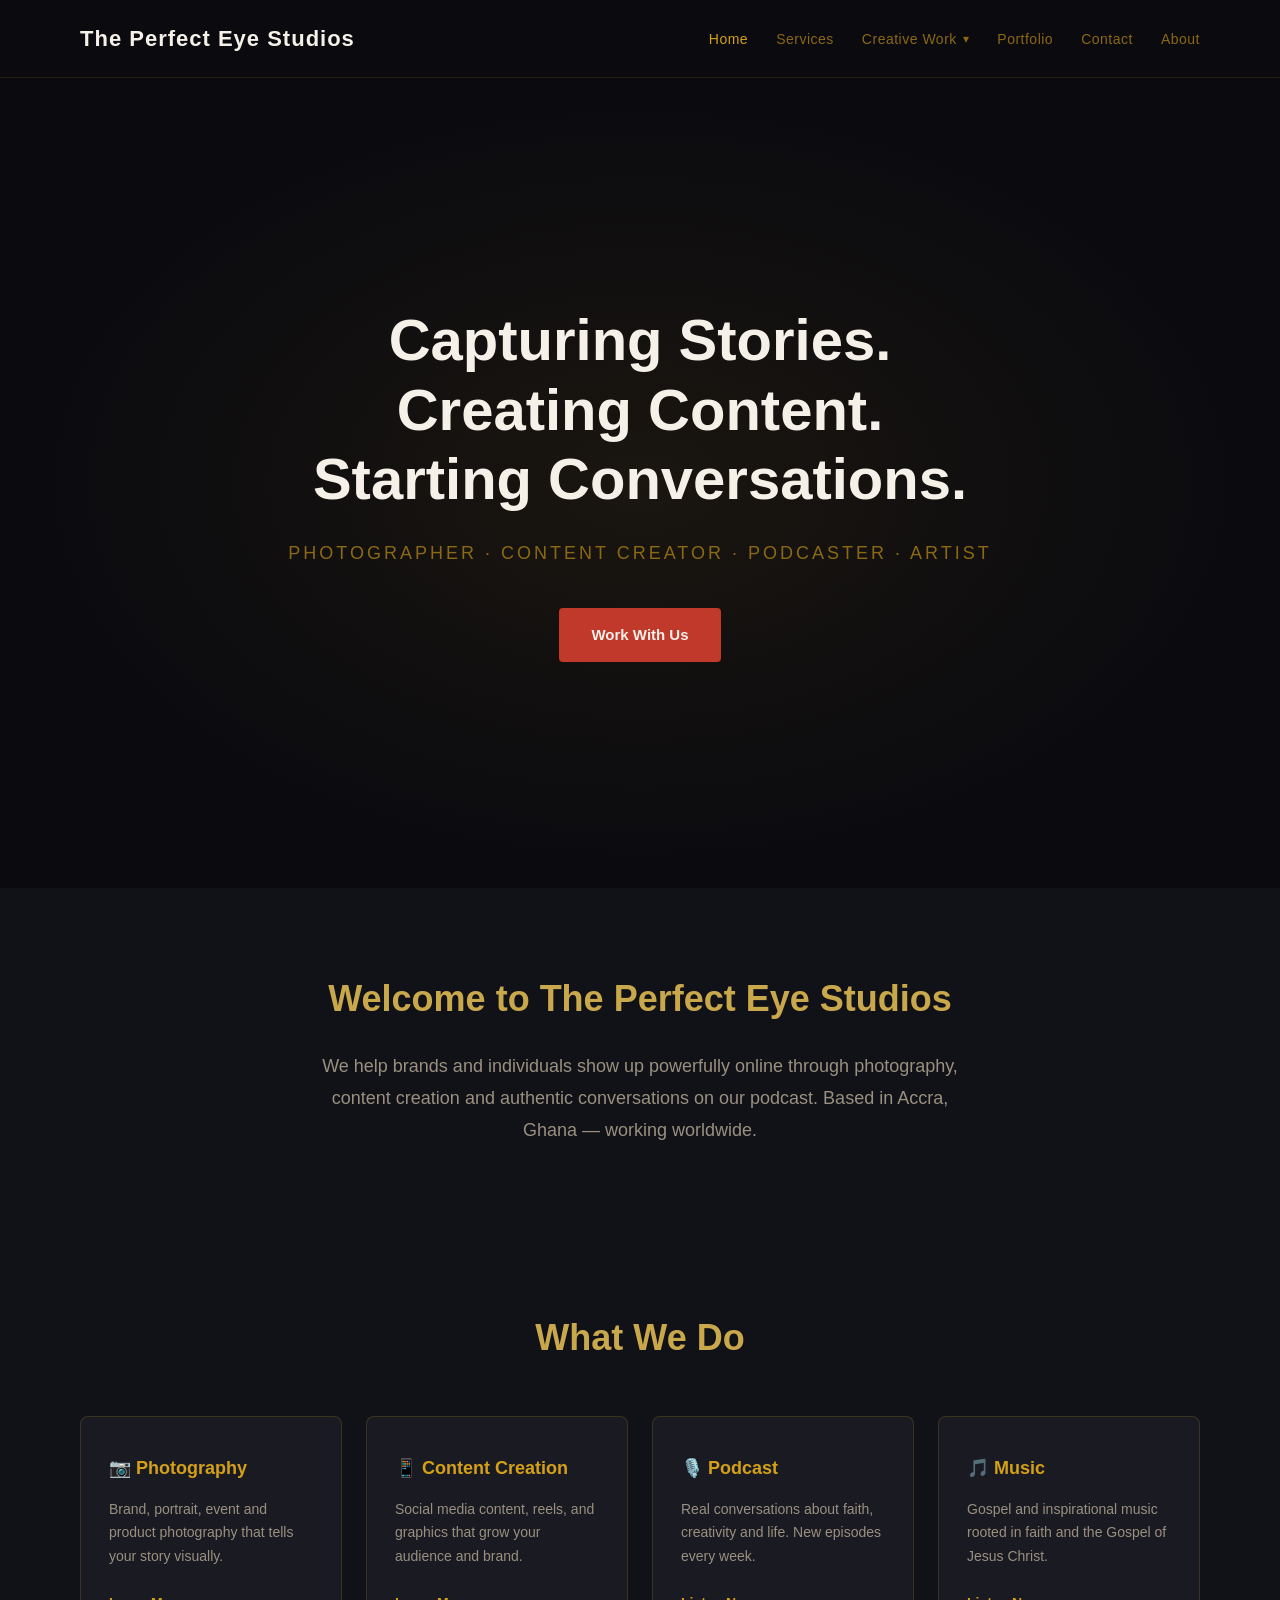
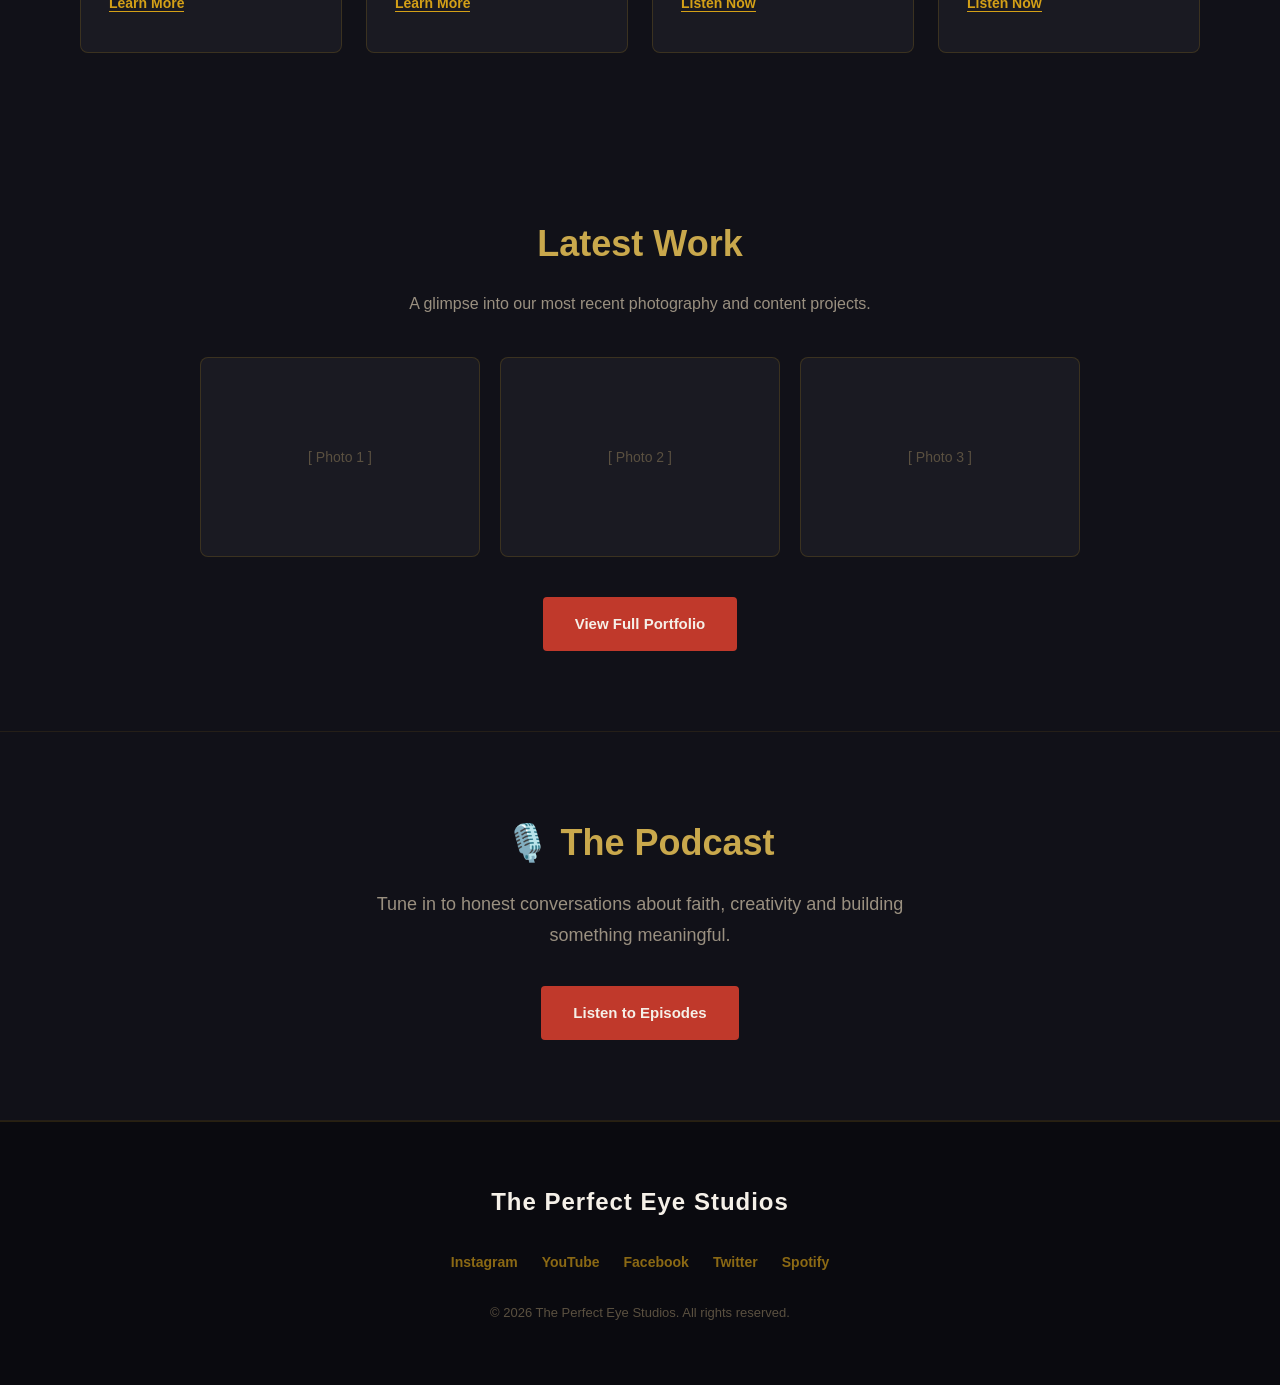
==== index.html @ c2afa6e7 "Update SEO URLs" ====
<!DOCTYPE html>
<html lang="en">

  <head>
    <meta charset="UTF-8">
    <meta name="viewport" content="width=device-width, initial-scale=1.0">
    <link rel="icon" type="image/x-icon" href="favicon.ico">

    <!-- PRIMARY SEO -->
    <title>The Perfect Eye Studios | Photographer · Content Creator · Podcaster — Accra, Ghana</title>
    <meta name="description" content="The Perfect Eye Studios is a professional photography, content creation and podcast studio based in Accra, Ghana. Helping brands and individuals show up powerfully online through stunning visuals and authentic storytelling.">
    <meta name="keywords" content="photographer Accra, content creator Ghana, podcaster Ghana, brand photography, social media content, The Perfect Eye Studios, Fiamusiq">
    <meta name="author" content="The Perfect Eye Studios">
    <meta name="robots" content="index, follow">
    <link rel="canonical" href="https://theperfecteyestudios-blip.github.io/my-website//index.html">

    <!-- OPEN GRAPH -->
    <meta property="og:type" content="website">
    <meta property="og:title" content="The Perfect Eye Studios | Photographer · Content Creator · Podcaster">
    <meta property="og:description" content="Professional photography, content creation and podcast services based in Accra, Ghana.">
    <meta property="og:image" content="https://theperfecteyestudios-blip.github.io/my-website//images/og-image.jpg">
    <meta property="og:url" content="https://theperfecteyestudios-blip.github.io/my-website/">
    <meta property="og:site_name" content="The Perfect Eye Studios">

    <!-- TWITTER CARD -->
    <meta name="twitter:card" content="summary_large_image">
    <meta name="twitter:title" content="The Perfect Eye Studios | Photographer · Content Creator · Podcaster">
    <meta name="twitter:description" content="Professional photography, content creation and podcast services based in Accra, Ghana.">
    <meta name="twitter:image" content="https://theperfecteyestudios-blip.github.io/my-website//images/og-image.jpg">

    <link rel="stylesheet" href="css/style.css">
  </head>

  <body>

    <!-- NAVBAR -->
    <nav class="navbar">
      <div class="nav-logo">
        <a href="index.html">The Perfect Eye Studios</a>
      </div>
      <ul class="nav-links">
        <li><a href="index.html">Home</a></li>
        <li><a href="services.html">Services</a></li>

        <!-- DROPDOWN -->
        <li class="dropdown">
          <button class="dropdown-toggle">Creative Work</button>
          <ul class="dropdown-menu">
            <li><a href="photography.html">Photography</a></li>
            <li><a href="content.html">Content</a></li>
            <li><a href="podcast.html">Podcast</a></li>
            <li><a href="music.html">Music</a></li>
          </ul>
        </li>

        <li><a href="portfolio.html">Portfolio</a></li>
        <li><a href="contact.html">Contact</a></li>
        <li><a href="about.html">About</a></li>
      </ul>
    </nav>

    <!-- HERO SECTION -->
    <section class="hero">
      <h1>Capturing Stories.<br>Creating Content.<br>Starting Conversations.</h1>
      <p class="hero-sub">Photographer · Content Creator · Podcaster · Artist</p>
      <a href="contact.html" class="btn">Work With Us</a>
    </section>

    <!-- QUICK INTRO -->
    <section class="intro">
      <h2>Welcome to The Perfect Eye Studios</h2>
      <p>We help brands and individuals show up powerfully online through photography, content creation and authentic conversations on our podcast. Based in Accra, Ghana — working worldwide.</p>
    </section>

    <!-- SERVICES HIGHLIGHT -->
    <section class="services-highlight">
      <h2>What We Do</h2>
      <div class="cards">

        <div class="card">
          <h3>📷 Photography</h3>
          <p>Brand, portrait, event and product photography that tells your story visually.</p>
          <a href="photography.html">Learn More</a>
        </div>

        <div class="card">
          <h3>📱 Content Creation</h3>
          <p>Social media content, reels, and graphics that grow your audience and brand.</p>
          <a href="content.html">Learn More</a>
        </div>

        <div class="card">
          <h3>🎙️ Podcast</h3>
          <p>Real conversations about faith, creativity and life. New episodes every week.</p>
          <a href="podcast.html">Listen Now</a>
        </div>

        <div class="card">
          <h3>🎵 Music</h3>
          <p>Gospel and inspirational music rooted in faith and the Gospel of Jesus Christ.</p>
          <a href="music.html">Listen Now</a>
        </div>

      </div>
    </section>

    <!-- PORTFOLIO TEASER -->
    <section class="portfolio-teaser">
      <h2>Latest Work</h2>
      <p>A glimpse into our most recent photography and content projects.</p>
      <div class="photo-grid">
        <div class="photo-placeholder">[ Photo 1 ]</div>
        <div class="photo-placeholder">[ Photo 2 ]</div>
        <div class="photo-placeholder">[ Photo 3 ]</div>
      </div>
      <a href="portfolio.html" class="btn">View Full Portfolio</a>
    </section>

    <!-- PODCAST TEASER -->
    <section class="podcast-teaser">
      <h2>🎙️ The Podcast</h2>
      <p>Tune in to honest conversations about faith, creativity and building something meaningful.</p>
      <a href="podcast.html" class="btn">Listen to Episodes</a>
    </section>

    <!-- FOOTER -->
    <footer class="footer">
      <p class="footer-logo">The Perfect Eye Studios</p>
      <div class="social-links">
        <a href="#">Instagram</a>
        <a href="#">YouTube</a>
        <a href="#">Facebook</a>
        <a href="#">Twitter</a>
        <a href="#">Spotify</a>
      </div>
      <p>© 2026 The Perfect Eye Studios. All rights reserved.</p>
    </footer>

    <script src="js/script.js"></script>

  </body>

</html>
---- css/style.css ----
/* ================================
   GLOBAL RESET & BASE STYLES
================================ */

* {
  margin: 0;
  padding: 0;
  box-sizing: border-box;
}

html {
  scroll-behavior: smooth;
}

body {
  background-color: #111118;
  color: #f5f0e8;
  font-family: 'Segoe UI', Tahoma, Geneva, Verdana, sans-serif;
  line-height: 1.7;
}

a {
  text-decoration: none;
  color: inherit;
}

ul {
  list-style: none;
}

img {
  width: 100%;
  display: block;
}


/* ================================
   BUTTONS
================================ */

.btn {
  display: inline-block;
  background-color: #c0392b;
  color: #f5f0e8;
  padding: 14px 32px;
  border-radius: 4px;
  font-weight: 700;
  font-size: 15px;
  border: none;
  cursor: pointer;
  transition: background-color 0.3s ease, transform 0.2s ease;
}

.btn:hover {
  background-color: #a93226;
  transform: translateY(-2px);
}

.btn-small {
  display: inline-block;
  color: #d4a017;
  font-weight: 600;
  font-size: 14px;
  border-bottom: 1px solid #d4a017;
  padding-bottom: 2px;
  transition: color 0.3s ease;
}

.btn-small:hover {
  color: #8b6914;
}


/* ================================
   NAVBAR
================================ */

.navbar {
  display: flex;
  justify-content: space-between;
  align-items: center;
  padding: 20px 80px;
  background-color: #0a0a0f;
  border-bottom: 1px solid rgba(212, 160, 23, 0.15);
  position: sticky;
  top: 0;
  z-index: 100;
}

.nav-logo a {
  font-size: 22px;
  font-weight: 800;
  color: #f5f0e8;
  letter-spacing: 1px;
}

.nav-links {
  display: flex;
  align-items: center;
  gap: 28px;
}

.nav-links > li > a {
  font-size: 14px;
  color: #8b6914;
  font-weight: 500;
  letter-spacing: 0.5px;
  transition: color 0.3s ease;
}

.nav-links > li > a:hover {
  color: #d4a017;
}


/* ================================
   DROPDOWN MENU
================================ */

.dropdown {
  position: relative;
}

.dropdown-toggle {
  font-size: 14px;
  color: #8b6914;
  font-weight: 500;
  letter-spacing: 0.5px;
  cursor: pointer;
  transition: color 0.3s ease;
  display: flex;
  align-items: center;
  gap: 6px;
  background: none;
  border: none;
  padding: 0;
  font-family: inherit;
}

.dropdown-toggle::after {
  content: '▾';
  font-size: 12px;
  transition: transform 0.3s ease;
}

.dropdown:hover .dropdown-toggle,
.dropdown.open .dropdown-toggle {
  color: #d4a017;
}

.dropdown.open .dropdown-toggle::after {
  transform: rotate(180deg);
}

.dropdown-menu {
  display: none;
  position: absolute;
  top: calc(100% + 16px);
  left: 0;
  background-color: #0a0a0f;
  border: 1px solid rgba(212, 160, 23, 0.18);
  border-radius: 6px;
  min-width: 200px;
  padding: 8px 0;
  z-index: 200;
  box-shadow: 0 8px 32px rgba(0, 0, 0, 0.5);
}

.dropdown.open .dropdown-menu {
  display: block;
}

.dropdown-menu li a {
  display: block;
  padding: 12px 20px;
  font-size: 14px;
  color: #8b6914;
  font-weight: 500;
  transition: background-color 0.2s ease, color 0.2s ease;
  border-bottom: 1px solid rgba(212, 160, 23, 0.08);
}

.dropdown-menu li:last-child a {
  border-bottom: none;
}

.dropdown-menu li a:hover {
  background-color: rgba(212, 160, 23, 0.08);
  color: #d4a017;
}


/* ================================
   PAGE HEADER (inner pages)
================================ */

.page-header {
  background-color: #111118;
  text-align: center;
  padding: 80px 80px 60px;
  border-bottom: 1px solid rgba(212, 160, 23, 0.10);
}

.page-header h1 {
  font-size: 48px;
  font-weight: 800;
  margin-bottom: 16px;
  color: #f5f0e8;
}

.page-header p {
  font-size: 18px;
  color: #9a9080;
  max-width: 600px;
  margin: 0 auto;
}


/* ================================
   HERO SECTION
================================ */

.hero {
  min-height: 90vh;
  display: flex;
  flex-direction: column;
  justify-content: center;
  align-items: center;
  text-align: center;
  padding: 80px;
  background-color: #0a0a0f;
  background-image: radial-gradient(
    ellipse at center,
    rgba(212, 160, 23, 0.08) 0%,
    transparent 70%
  );
}

.hero h1 {
  font-size: 58px;
  font-weight: 800;
  line-height: 1.2;
  margin-bottom: 24px;
  max-width: 800px;
  color: #f5f0e8;
}

.hero-sub {
  font-size: 18px;
  color: #8b6914;
  letter-spacing: 3px;
  margin-bottom: 40px;
  text-transform: uppercase;
}


/* ================================
   INTRO SECTION
================================ */

.intro {
  text-align: center;
  padding: 80px;
  max-width: 800px;
  margin: 0 auto;
}

.intro h2 {
  font-size: 36px;
  font-weight: 700;
  margin-bottom: 20px;
  color: #c9a84c;
}

.intro p {
  font-size: 18px;
  color: #9a9080;
  line-height: 1.8;
}


/* ================================
   SERVICES HIGHLIGHT
================================ */

.services-highlight {
  padding: 80px;
  background-color: #111118;
}

.services-highlight h2 {
  font-size: 36px;
  font-weight: 700;
  text-align: center;
  margin-bottom: 48px;
  color: #c9a84c;
}

.cards {
  display: flex;
  gap: 24px;
  justify-content: center;
  flex-wrap: wrap;
}

.card {
  background-color: #1a1a22;
  border: 1px solid rgba(212, 160, 23, 0.18);
  border-radius: 8px;
  padding: 36px 28px;
  flex: 1;
  min-width: 220px;
  max-width: 280px;
  transition: border-color 0.3s ease,
              background-color 0.3s ease,
              transform 0.3s ease;
}

.card:hover {
  border-color: rgba(212, 160, 23, 0.45);
  background-color: #242430;
  transform: translateY(-4px);
}

.card h3 {
  font-size: 18px;
  font-weight: 700;
  margin-bottom: 14px;
  color: #d4a017;
}

.card p {
  color: #9a9080;
  font-size: 14px;
  margin-bottom: 20px;
  line-height: 1.7;
}

.card a {
  color: #d4a017;
  font-weight: 600;
  font-size: 14px;
  border-bottom: 1px solid #d4a017;
  transition: color 0.3s ease;
}

.card a:hover {
  color: #8b6914;
}


/* ================================
   PORTFOLIO TEASER (Homepage)
================================ */

.portfolio-teaser {
  padding: 80px;
  text-align: center;
  background-color: #111118;
}

.portfolio-teaser h2 {
  font-size: 36px;
  font-weight: 700;
  margin-bottom: 16px;
  color: #c9a84c;
}

.portfolio-teaser p {
  color: #9a9080;
  margin-bottom: 40px;
}

.photo-grid {
  display: flex;
  gap: 20px;
  justify-content: center;
  flex-wrap: wrap;
  margin-bottom: 40px;
}

.photo-placeholder {
  background-color: #1a1a22;
  border: 1px solid rgba(212, 160, 23, 0.18);
  border-radius: 8px;
  width: 280px;
  height: 200px;
  display: flex;
  align-items: center;
  justify-content: center;
  color: #5a5040;
  font-size: 14px;
}


/* ================================
   PODCAST TEASER (Homepage)
================================ */

.podcast-teaser {
  background-color: #111118;
  text-align: center;
  padding: 80px;
  border-top: 1px solid rgba(212, 160, 23, 0.10);
  border-bottom: 1px solid rgba(212, 160, 23, 0.10);
}

.podcast-teaser h2 {
  font-size: 36px;
  font-weight: 700;
  margin-bottom: 16px;
  color: #c9a84c;
}

.podcast-teaser p {
  color: #9a9080;
  font-size: 18px;
  margin-bottom: 36px;
  max-width: 600px;
  margin-left: auto;
  margin-right: auto;
}


/* ================================
   SERVICES PAGE
================================ */

.service-block {
  display: flex;
  gap: 48px;
  align-items: flex-start;
  padding: 64px 80px;
  border-bottom: 1px solid rgba(212, 160, 23, 0.10);
  background-color: #111118;
}

.service-icon {
  font-size: 64px;
  min-width: 80px;
}

.service-content h2 {
  font-size: 32px;
  font-weight: 700;
  margin-bottom: 16px;
  color: #c9a84c;
}

.service-content p {
  color: #9a9080;
  font-size: 16px;
  margin-bottom: 24px;
  max-width: 600px;
  line-height: 1.8;
}

.service-content h3 {
  font-size: 16px;
  font-weight: 700;
  color: #8b6914;
  margin-bottom: 12px;
  text-transform: uppercase;
  letter-spacing: 1px;
}

.service-content ul {
  list-style: none;
  margin-bottom: 32px;
}

.service-content ul li {
  color: #9a9080;
  padding: 8px 0;
  border-bottom: 1px solid rgba(212, 160, 23, 0.10);
  font-size: 15px;
}

.service-content ul li::before {
  content: "→ ";
  color: #d4a017;
}


/* ================================
   PORTFOLIO PAGE
================================ */

.portfolio-filter {
  display: flex;
  justify-content: center;
  gap: 16px;
  padding: 40px 80px;
  background-color: #111118;
  border-bottom: 1px solid rgba(212, 160, 23, 0.10);
  flex-wrap: wrap;
}

.filter-btn {
  background: none;
  border: 1px solid rgba(212, 160, 23, 0.18);
  color: #9a9080;
  padding: 10px 24px;
  border-radius: 4px;
  cursor: pointer;
  font-size: 14px;
  font-weight: 500;
  transition: all 0.3s ease;
}

.filter-btn:hover,
.filter-btn.active {
  border-color: rgba(212, 160, 23, 0.45);
  color: #d4a017;
  background-color: rgba(212, 160, 23, 0.08);
}

.portfolio-section {
  padding: 64px 80px;
  border-bottom: 1px solid rgba(212, 160, 23, 0.10);
  background-color: #111118;
}

.portfolio-section h2 {
  font-size: 28px;
  font-weight: 700;
  margin-bottom: 12px;
  color: #c9a84c;
}

.portfolio-section > p {
  color: #9a9080;
  margin-bottom: 36px;
}

.photo-card {
  text-align: center;
}

.photo-card p {
  font-size: 13px;
  color: #9a9080;
  margin-top: 10px;
  margin-bottom: 0;
}

.content-grid,
.video-grid {
  display: flex;
  gap: 28px;
  flex-wrap: wrap;
}

.content-card,
.video-card {
  flex: 1;
  min-width: 240px;
  background-color: #1a1a22;
  border: 1px solid rgba(212, 160, 23, 0.18);
  border-radius: 8px;
  padding: 24px;
  transition: border-color 0.3s ease, background-color 0.3s ease;
}

.content-card:hover,
.video-card:hover {
  border-color: rgba(212, 160, 23, 0.45);
  background-color: #242430;
}

.content-card h3,
.video-card h3 {
  font-size: 18px;
  font-weight: 700;
  margin: 16px 0 8px;
  color: #d4a017;
}

.content-card p,
.video-card p {
  color: #9a9080;
  font-size: 14px;
}

.video-placeholder {
  background-color: #111118;
  border: 1px solid rgba(212, 160, 23, 0.18);
  border-radius: 6px;
  height: 160px;
  display: flex;
  align-items: center;
  justify-content: center;
  color: #5a5040;
  font-size: 14px;
}


/* ================================
   PODCAST PAGE
================================ */

.podcast-header {
  display: flex;
  align-items: center;
  gap: 48px;
  text-align: left;
  padding: 80px;
  background-color: #0a0a0f;
}

.podcast-cover {
  background-color: #1a1a22;
  border: 1px solid rgba(212, 160, 23, 0.18);
  border-radius: 12px;
  width: 200px;
  height: 200px;
  min-width: 200px;
  display: flex;
  align-items: center;
  justify-content: center;
  color: #5a5040;
  font-size: 13px;
  overflow: hidden;
}

.podcast-header-text h1 {
  font-size: 42px;
  font-weight: 800;
  margin-bottom: 12px;
  color: #f5f0e8;
}

.podcast-meta {
  color: #8b6914;
  font-size: 14px;
  margin-bottom: 28px;
}

.about-show {
  padding: 64px 80px;
  border-bottom: 1px solid rgba(212, 160, 23, 0.10);
  background-color: #111118;
}

.about-show h2 {
  font-size: 28px;
  font-weight: 700;
  margin-bottom: 20px;
  color: #c9a84c;
}

.about-show p {
  color: #9a9080;
  font-size: 16px;
  line-height: 1.8;
  margin-bottom: 16px;
  max-width: 800px;
}

.episodes-section {
  padding: 64px 80px;
  border-bottom: 1px solid rgba(212, 160, 23, 0.10);
  background-color: #111118;
}

.episodes-section h2 {
  font-size: 28px;
  font-weight: 700;
  margin-bottom: 36px;
  color: #c9a84c;
}

.episode-card {
  display: flex;
  gap: 32px;
  align-items: flex-start;
  padding: 32px 0;
  border-bottom: 1px solid rgba(212, 160, 23, 0.10);
}

.episode-number {
  font-size: 13px;
  font-weight: 700;
  color: #d4a017;
  letter-spacing: 2px;
  min-width: 48px;
  padding-top: 4px;
}

.episode-info h3 {
  font-size: 20px;
  font-weight: 700;
  margin-bottom: 10px;
  color: #f5f0e8;
}

.episode-info p {
  color: #9a9080;
  font-size: 15px;
  margin-bottom: 16px;
  max-width: 600px;
}

.episode-meta {
  display: flex;
  gap: 24px;
  margin-bottom: 16px;
  flex-wrap: wrap;
}

.episode-meta span {
  font-size: 13px;
  color: #9a9080;
}

.listen-section {
  padding: 64px 80px;
  text-align: center;
  border-bottom: 1px solid rgba(212, 160, 23, 0.10);
  background-color: #111118;
}

.listen-section h2 {
  font-size: 28px;
  font-weight: 700;
  margin-bottom: 12px;
  color: #c9a84c;
}

.listen-section p {
  color: #9a9080;
  margin-bottom: 36px;
}

.platform-links {
  display: flex;
  justify-content: center;
  gap: 16px;
  flex-wrap: wrap;
}

.platform-btn {
  display: inline-block;
  border: 1px solid rgba(212, 160, 23, 0.18);
  color: #f5f0e8;
  padding: 12px 24px;
  border-radius: 4px;
  font-size: 14px;
  font-weight: 600;
  transition: all 0.3s ease;
}

.platform-btn:hover {
  border-color: rgba(212, 160, 23, 0.45);
  color: #d4a017;
  background-color: rgba(212, 160, 23, 0.08);
}

.guest-cta {
  text-align: center;
  padding: 80px;
  background-color: #111118;
}

.guest-cta h2 {
  font-size: 32px;
  font-weight: 700;
  margin-bottom: 16px;
  color: #c9a84c;
}

.guest-cta p {
  color: #9a9080;
  font-size: 17px;
  max-width: 600px;
  margin: 0 auto 36px;
}


/* ================================
   ABOUT PAGE
================================ */

.about-story {
  display: flex;
  gap: 64px;
  align-items: flex-start;
  padding: 80px;
  border-bottom: 1px solid rgba(212, 160, 23, 0.10);
  background-color: #111118;
}

.about-image {
  background-color: #1a1a22;
  border: 1px solid rgba(212, 160, 23, 0.18);
  border-radius: 12px;
  width: 320px;
  min-width: 320px;
  height: 400px;
  display: flex;
  align-items: center;
  justify-content: center;
  color: #5a5040;
  font-size: 14px;
  overflow: hidden;
}

.about-text h2 {
  font-size: 36px;
  font-weight: 700;
  margin-bottom: 24px;
  color: #c9a84c;
}

.about-text p {
  color: #9a9080;
  font-size: 16px;
  line-height: 1.8;
  margin-bottom: 20px;
}

.about-skills {
  padding: 80px;
  background-color: #0a0a0f;
  border-bottom: 1px solid rgba(212, 160, 23, 0.10);
}

.about-skills h2 {
  font-size: 32px;
  font-weight: 700;
  text-align: center;
  margin-bottom: 48px;
  color: #c9a84c;
}

.skills-grid {
  display: flex;
  gap: 24px;
  justify-content: center;
  flex-wrap: wrap;
}

.skill-card {
  background-color: #1a1a22;
  border: 1px solid rgba(212, 160, 23, 0.18);
  border-radius: 8px;
  padding: 36px 28px;
  flex: 1;
  min-width: 220px;
  max-width: 280px;
  text-align: center;
  transition: border-color 0.3s ease, background-color 0.3s ease;
}

.skill-card:hover {
  border-color: rgba(212, 160, 23, 0.45);
  background-color: #242430;
}

.skill-icon {
  font-size: 48px;
  margin-bottom: 20px;
}

.skill-card h3 {
  font-size: 18px;
  font-weight: 700;
  margin-bottom: 12px;
  color: #a07830;
}

.skill-card p {
  color: #9a9080;
  font-size: 14px;
  line-height: 1.7;
}

.about-values {
  padding: 80px;
  border-bottom: 1px solid rgba(212, 160, 23, 0.10);
  background-color: #111118;
}

.about-values h2 {
  font-size: 32px;
  font-weight: 700;
  text-align: center;
  margin-bottom: 48px;
  color: #c9a84c;
}

.values-grid {
  display: flex;
  gap: 24px;
  justify-content: center;
  flex-wrap: wrap;
}

.value-card {
  background-color: #1a1a22;
  border: 1px solid rgba(212, 160, 23, 0.18);
  border-radius: 8px;
  padding: 32px 24px;
  flex: 1;
  min-width: 200px;
  max-width: 260px;
  transition: border-color 0.3s ease, background-color 0.3s ease;
}

.value-card:hover {
  border-color: rgba(212, 160, 23, 0.45);
  background-color: #242430;
}

.value-card h3 {
  font-size: 17px;
  font-weight: 700;
  margin-bottom: 12px;
  color: #d4a017;
}

.value-card p {
  color: #9a9080;
  font-size: 14px;
  line-height: 1.7;
}

.fun-facts {
  padding: 80px;
  background-color: #0a0a0f;
  border-bottom: 1px solid rgba(212, 160, 23, 0.10);
}

.fun-facts h2 {
  font-size: 32px;
  font-weight: 700;
  margin-bottom: 36px;
  text-align: center;
  color: #c9a84c;
}

.facts-list {
  list-style: none;
  max-width: 600px;
  margin: 0 auto;
}

.facts-list li {
  padding: 16px 0;
  border-bottom: 1px solid rgba(212, 160, 23, 0.10);
  font-size: 16px;
  color: #9a9080;
}


/* ================================
   CONTACT PAGE
================================ */

.contact-wrapper {
  display: flex;
  gap: 64px;
  padding: 80px;
  border-bottom: 1px solid rgba(212, 160, 23, 0.10);
  align-items: flex-start;
  background-color: #111118;
}

.contact-form {
  flex: 1.5;
}

.contact-form h2 {
  font-size: 28px;
  font-weight: 700;
  margin-bottom: 36px;
  color: #c9a84c;
}

.form-group {
  margin-bottom: 24px;
}

.form-group label {
  display: block;
  font-size: 14px;
  font-weight: 600;
  color: #8b6914;
  margin-bottom: 8px;
  text-transform: uppercase;
  letter-spacing: 0.5px;
}

.form-group input,
.form-group select,
.form-group textarea {
  width: 100%;
  background-color: #1a1a22;
  border: 1px solid rgba(212, 160, 23, 0.18);
  color: #f5f0e8;
  padding: 14px 16px;
  border-radius: 4px;
  font-size: 15px;
  font-family: inherit;
  transition: border-color 0.3s ease;
  outline: none;
}

.form-group input:focus,
.form-group select:focus,
.form-group textarea:focus {
  border-color: rgba(212, 160, 23, 0.45);
}

.form-group select option {
  background-color: #1a1a22;
  color: #f5f0e8;
}

.form-group input::placeholder,
.form-group textarea::placeholder {
  color: #5a5040;
}

.contact-details {
  flex: 1;
}

.contact-details h2 {
  font-size: 28px;
  font-weight: 700;
  margin-bottom: 36px;
  color: #c9a84c;
}

.contact-item {
  display: flex;
  gap: 20px;
  align-items: flex-start;
  margin-bottom: 32px;
}

.contact-icon {
  font-size: 28px;
  min-width: 36px;
}

.contact-item h3 {
  font-size: 16px;
  font-weight: 700;
  margin-bottom: 6px;
  color: #a07830;
}

.contact-item p {
  color: #9a9080;
  font-size: 15px;
}

.availability {
  display: flex;
  align-items: center;
  gap: 12px;
  background-color: #1a1a22;
  border: 1px solid rgba(212, 160, 23, 0.18);
  border-radius: 4px;
  padding: 16px 20px;
  margin-top: 16px;
}

.availability-dot {
  width: 10px;
  height: 10px;
  background-color: #22c55e;
  border-radius: 50%;
  animation: pulse 2s infinite;
  flex-shrink: 0;
}

@keyframes pulse {
  0%   { opacity: 1; transform: scale(1);   }
  50%  { opacity: 0.5; transform: scale(1.3); }
  100% { opacity: 1; transform: scale(1);   }
}

.availability p {
  font-size: 14px;
  color: #22c55e;
  font-weight: 600;
}

.faq-section {
  padding: 80px;
  background-color: #111118;
}

.faq-section h2 {
  font-size: 32px;
  font-weight: 700;
  margin-bottom: 40px;
  text-align: center;
  color: #c9a84c;
}

.faq-item {
  border-bottom: 1px solid rgba(212, 160, 23, 0.10);
  padding: 28px 0;
  max-width: 800px;
  margin: 0 auto;
}

.faq-item h3 {
  font-size: 18px;
  font-weight: 700;
  margin-bottom: 12px;
  color: #f5f0e8;
}

.faq-item p {
  color: #9a9080;
  font-size: 15px;
  line-height: 1.8;
}


/* ================================
   CTA SECTION (shared)
================================ */

.cta-section {
  text-align: center;
  padding: 100px 80px;
  background-color: #0a0a0f;
  border-top: 1px solid rgba(212, 160, 23, 0.10);
}

.cta-section h2 {
  font-size: 40px;
  font-weight: 800;
  margin-bottom: 16px;
  color: #f5f0e8;
}

.cta-section p {
  color: #9a9080;
  font-size: 18px;
  margin-bottom: 40px;
  max-width: 600px;
  margin-left: auto;
  margin-right: auto;
}


/* ================================
   FOOTER
================================ */

.footer {
  background-color: #0a0a0f;
  border-top: 1px solid rgba(212, 160, 23, 0.15);
  text-align: center;
  padding: 60px 80px;
}

.footer-logo {
  font-size: 24px;
  font-weight: 800;
  color: #f5f0e8;
  margin-bottom: 28px;
  letter-spacing: 1px;
}

.footer-links {
  display: flex;
  justify-content: center;
  gap: 24px;
  margin-bottom: 20px;
  flex-wrap: wrap;
}

.footer-links a {
  font-size: 14px;
  color: #8b6914;
  transition: color 0.3s ease;
}

.footer-links a:hover {
  color: #d4a017;
}

.social-links {
  display: flex;
  justify-content: center;
  gap: 24px;
  margin-bottom: 28px;
  flex-wrap: wrap;
}

.social-links a {
  font-size: 14px;
  color: #8b6914;
  font-weight: 600;
  transition: color 0.3s ease;
}

.social-links a:hover {
  color: #d4a017;
}

.footer p:last-child {
  font-size: 13px;
  color: #5a5040;
}


/* ================================
   IMAGES
================================ */

.photo-card img,
.content-card img,
.video-card img {
  width: 100%;
  height: 220px;
  object-fit: cover;
  border-radius: 6px;
  display: block;
  transition: transform 0.4s ease, opacity 0.4s ease;
}

.photo-card img:hover,
.content-card img:hover,
.video-card img:hover {
  transform: scale(1.03);
  opacity: 0.85;
}

.about-image img {
  width: 100%;
  height: 100%;
  object-fit: cover;
  border-radius: 12px;
  display: block;
}

.podcast-cover img {
  width: 100%;
  height: 100%;
  object-fit: cover;
  border-radius: 12px;
  display: block;
}

.photo-grid .photo-card img {
  width: 280px;
  height: 200px;
  object-fit: cover;
  border-radius: 8px;
}


/* ================================
   MOBILE MENU
================================ */

.hamburger {
  display: none;
  background: none;
  border: 1px solid rgba(212, 160, 23, 0.18);
  color: #f5f0e8;
  font-size: 22px;
  padding: 8px 14px;
  cursor: pointer;
  border-radius: 4px;
  transition: border-color 0.3s ease;
}

.hamburger:hover {
  border-color: rgba(212, 160, 23, 0.45);
  color: #d4a017;
}

.active-link {
  color: #d4a017 !important;
}

@media (max-width: 968px) {

  .hamburger {
    display: block;
  }

  .nav-links {
    display: none;
    flex-direction: column;
    align-items: flex-start;
    position: absolute;
    top: 70px;
    left: 0;
    width: 100%;
    background-color: #0a0a0f;
    border-bottom: 1px solid rgba(212, 160, 23, 0.15);
    padding: 20px 40px;
    gap: 4px;
    z-index: 99;
  }

  .nav-links.nav-open {
    display: flex;
  }

  .nav-links > li > a,
  .dropdown-toggle {
    padding: 10px 0;
    font-size: 15px;
    display: block;
    width: 100%;
  }

  /* Dropdown becomes inline on mobile */
  .dropdown-menu {
    position: static;
    box-shadow: none;
    border: none;
    border-left: 2px solid rgba(212, 160, 23, 0.18);
    padding: 4px 0 4px 16px;
    margin-top: 4px;
    background-color: transparent;
    display: none;
  }

  .dropdown.open .dropdown-menu {
    display: block;
  }

  .dropdown-menu li a {
    padding: 8px 0;
    border-bottom: none;
    font-size: 14px;
  }

  .navbar {
    padding: 20px 32px;
    position: relative;
  }

  .hero h1       { font-size: 36px; }
  .hero          { padding: 60px 32px; }
  .cards         { flex-direction: column; align-items: center; }

  .service-block,
  .about-story,
  .contact-wrapper,
  .podcast-header  {
    flex-direction: column;
    padding: 48px 32px;
  }

  .about-image {
    width: 100%;
    min-width: unset;
  }

  .skills-grid,
  .values-grid     { flex-direction: column; align-items: center; }
  .content-grid,
  .video-grid      { flex-direction: column; }
  .platform-links  { flex-direction: column; align-items: center; }
  .photo-grid      { flex-direction: column; align-items: center; }
  .page-header     { padding: 60px 32px; }

  .portfolio-filter,
  .portfolio-section,
  .episodes-section,
  .listen-section,
  .about-skills,
  .about-values,
  .fun-facts,
  .faq-section,
  .intro,
  .podcast-teaser,
  .portfolio-teaser,
  .guest-cta,
  .cta-section,
  .services-highlight,
  .footer          { padding: 48px 32px; }

}


/* ================================
   BACK TO TOP BUTTON
================================ */

.back-to-top {
  position: fixed;
  bottom: 36px;
  right: 36px;
  width: 44px;
  height: 44px;
  background-color: #c0392b;
  color: #f5f0e8;
  border: none;
  border-radius: 4px;
  font-size: 20px;
  font-weight: 700;
  cursor: pointer;
  opacity: 0;
  visibility: hidden;
  transition: opacity 0.3s ease,
              background-color 0.3s ease,
              transform 0.2s ease;
  z-index: 999;
}

.back-to-top:hover {
  background-color: #a93226;
  transform: translateY(-3px);
}


/* ================================
   WHATSAPP FLOATING BUTTON
================================ */

.whatsapp-btn {
  position: fixed;
  bottom: 92px;
  right: 36px;
  width: 52px;
  height: 52px;
  background-color: #25d366;
  border-radius: 50%;
  display: flex;
  align-items: center;
  justify-content: center;
  z-index: 999;
  box-shadow: 0 4px 16px rgba(37, 211, 102, 0.35);
  opacity: 0;
  visibility: hidden;
  transition: opacity 0.3s ease,
              visibility 0.3s ease,
              transform 0.2s ease,
              box-shadow 0.2s ease;
}

.whatsapp-btn:hover {
  transform: translateY(-3px) scale(1.05);
  box-shadow: 0 6px 24px rgba(37, 211, 102, 0.5);
}

.whatsapp-btn svg {
  fill: #ffffff;
}


/* ================================
   NOTIFICATION BOX
================================ */

.notification-box {
  padding: 16px 20px;
  border-radius: 4px;
  margin-bottom: 20px;
  font-size: 15px;
  font-weight: 500;
  opacity: 0;
  transition: opacity 0.4s ease;
}

.notification-success {
  background-color: rgba(34, 197, 94, 0.12);
  border: 1px solid #22c55e;
  color: #22c55e;
}

.notification-error {
  background-color: rgba(192, 57, 43, 0.12);
  border: 1px solid #c0392b;
  color: #c0392b;
}
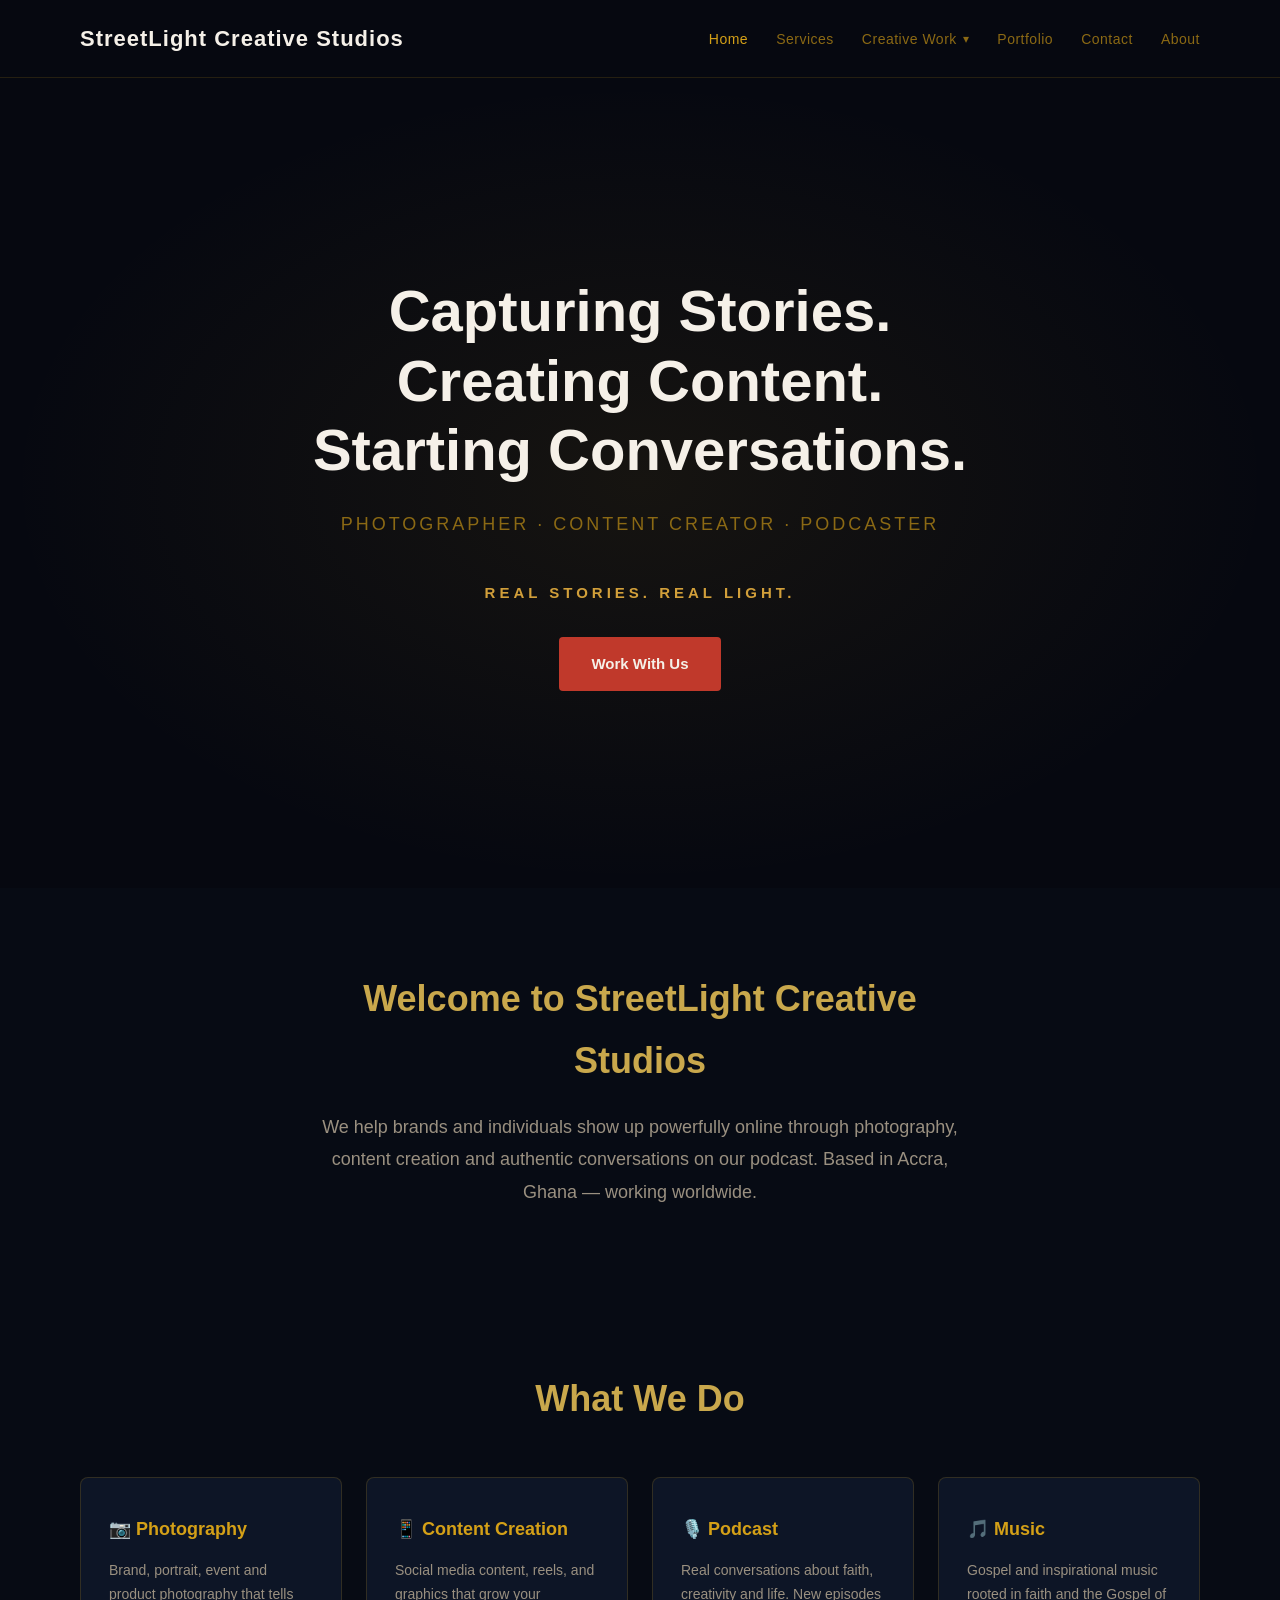
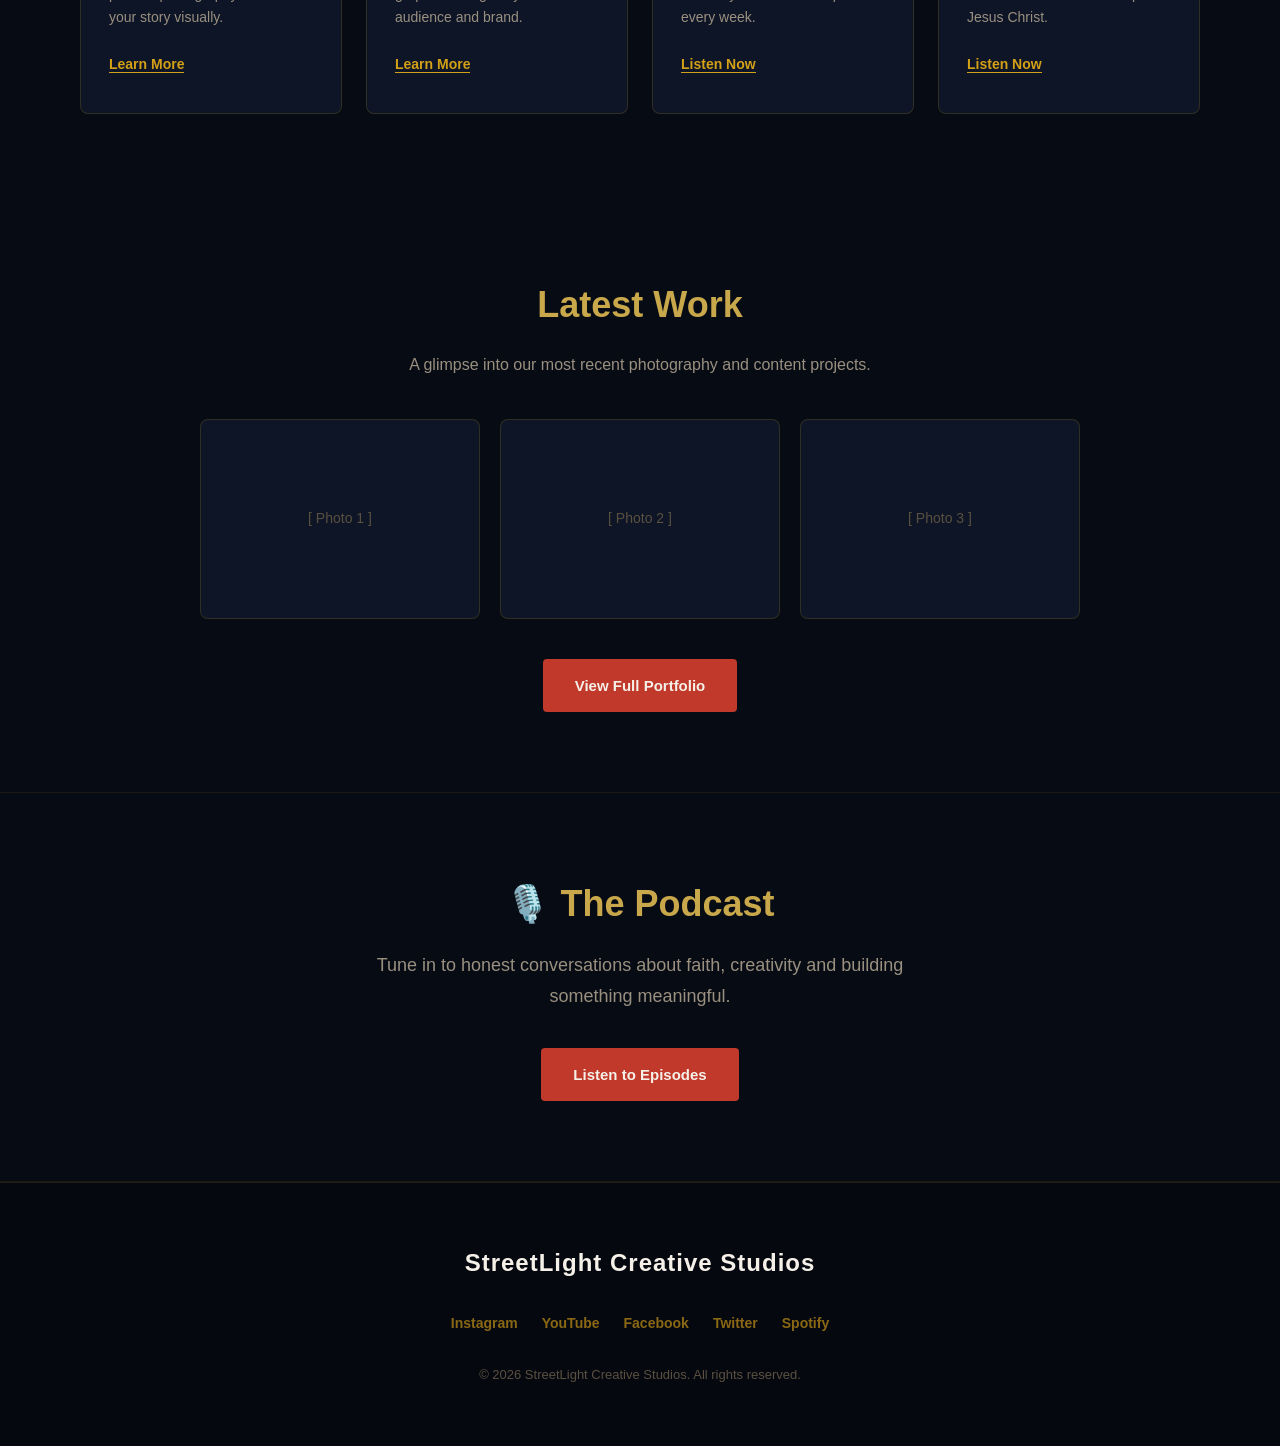
==== commit 0a313dcc: "Rebrand to StreetLight Creative Studios" ====
--- a/index.html
+++ b/index.html
@@ -7,26 +7,26 @@
     <link rel="icon" type="image/x-icon" href="favicon.ico">
 
     <!-- PRIMARY SEO -->
-    <title>The Perfect Eye Studios | Photographer · Content Creator · Podcaster — Accra, Ghana</title>
-    <meta name="description" content="The Perfect Eye Studios is a professional photography, content creation and podcast studio based in Accra, Ghana. Helping brands and individuals show up powerfully online through stunning visuals and authentic storytelling.">
-    <meta name="keywords" content="photographer Accra, content creator Ghana, podcaster Ghana, brand photography, social media content, The Perfect Eye Studios, Fiamusiq">
-    <meta name="author" content="The Perfect Eye Studios">
+    <title>StreetLight Creative Studios | Photographer · Content Creator · Podcaster — Accra, Ghana</title>
+    <meta name="description" content="StreetLight Creative Studios is a professional photography, content creation and podcast studio based in Accra, Ghana. Helping brands and individuals show up powerfully online through stunning visuals and authentic storytelling.">
+    <meta name="keywords" content="photographer Accra, content creator Ghana, podcaster Ghana, brand photography, social media content, StreetLight Creative Studios, Fiamusiq">
+    <meta name="author" content="StreetLight Creative Studios">
     <meta name="robots" content="index, follow">
-    <link rel="canonical" href="https://theperfecteyestudios-blip.github.io/my-website//index.html">
+    <link rel="canonical" href="https://streetlightcreativestudios-blip.github.io/my-website//index.html">
 
     <!-- OPEN GRAPH -->
     <meta property="og:type" content="website">
-    <meta property="og:title" content="The Perfect Eye Studios | Photographer · Content Creator · Podcaster">
+    <meta property="og:title" content="StreetLight Creative Studios | Photographer · Content Creator · Podcaster">
     <meta property="og:description" content="Professional photography, content creation and podcast services based in Accra, Ghana.">
-    <meta property="og:image" content="https://theperfecteyestudios-blip.github.io/my-website//images/og-image.jpg">
-    <meta property="og:url" content="https://theperfecteyestudios-blip.github.io/my-website/">
-    <meta property="og:site_name" content="The Perfect Eye Studios">
+    <meta property="og:image" content="https://streetlightcreativestudios-blip.github.io/my-website//images/og-image.jpg">
+    <meta property="og:url" content="https://streetlightcreativestudios-blip.github.io/my-website/">
+    <meta property="og:site_name" content="StreetLight Creative Studios">
 
     <!-- TWITTER CARD -->
     <meta name="twitter:card" content="summary_large_image">
-    <meta name="twitter:title" content="The Perfect Eye Studios | Photographer · Content Creator · Podcaster">
+    <meta name="twitter:title" content="StreetLight Creative Studios | Photographer · Content Creator · Podcaster">
     <meta name="twitter:description" content="Professional photography, content creation and podcast services based in Accra, Ghana.">
-    <meta name="twitter:image" content="https://theperfecteyestudios-blip.github.io/my-website//images/og-image.jpg">
+    <meta name="twitter:image" content="https://streetlightcreativestudios-blip.github.io/my-website//images/og-image.jpg">
 
     <link rel="stylesheet" href="css/style.css">
   </head>
@@ -36,7 +36,7 @@
     <!-- NAVBAR -->
     <nav class="navbar">
       <div class="nav-logo">
-        <a href="index.html">The Perfect Eye Studios</a>
+        <a href="index.html">StreetLight Creative Studios</a>
       </div>
       <ul class="nav-links">
         <li><a href="index.html">Home</a></li>
@@ -61,14 +61,15 @@
 
     <!-- HERO SECTION -->
     <section class="hero">
-      <h1>Capturing Stories.<br>Creating Content.<br>Starting Conversations.</h1>
-      <p class="hero-sub">Photographer · Content Creator · Podcaster · Artist</p>
-      <a href="contact.html" class="btn">Work With Us</a>
-    </section>
+  <h1>Capturing Stories.<br>Creating Content.<br>Starting Conversations.</h1>
+  <p class="hero-sub">Photographer · Content Creator · Podcaster</p>
+  <p class="hero-tagline">Real Stories. Real Light.</p>
+  <a href="contact.html" class="btn">Work With Us</a>
+</section>
 
     <!-- QUICK INTRO -->
     <section class="intro">
-      <h2>Welcome to The Perfect Eye Studios</h2>
+      <h2>Welcome to StreetLight Creative Studios</h2>
       <p>We help brands and individuals show up powerfully online through photography, content creation and authentic conversations on our podcast. Based in Accra, Ghana — working worldwide.</p>
     </section>
 
@@ -125,7 +126,7 @@
 
     <!-- FOOTER -->
     <footer class="footer">
-      <p class="footer-logo">The Perfect Eye Studios</p>
+      <p class="footer-logo">StreetLight Creative Studios</p>
       <div class="social-links">
         <a href="#">Instagram</a>
         <a href="#">YouTube</a>
@@ -133,7 +134,7 @@
         <a href="#">Twitter</a>
         <a href="#">Spotify</a>
       </div>
-      <p>© 2026 The Perfect Eye Studios. All rights reserved.</p>
+      <p>© 2026 StreetLight Creative Studios. All rights reserved.</p>
     </footer>
 
     <script src="js/script.js"></script>
--- a/css/style.css
+++ b/css/style.css
@@ -13,7 +13,7 @@
 }
 
 body {
-  background-color: #111118;
+  background-color: #070b14;
   color: #f5f0e8;
   font-family: 'Segoe UI', Tahoma, Geneva, Verdana, sans-serif;
   line-height: 1.7;
@@ -80,7 +80,7 @@
   justify-content: space-between;
   align-items: center;
   padding: 20px 80px;
-  background-color: #0a0a0f;
+  background-color: #060810;
   border-bottom: 1px solid rgba(212, 160, 23, 0.15);
   position: sticky;
   top: 0;
@@ -157,7 +157,7 @@
   position: absolute;
   top: calc(100% + 16px);
   left: 0;
-  background-color: #0a0a0f;
+  background-color: #060810;
   border: 1px solid rgba(212, 160, 23, 0.18);
   border-radius: 6px;
   min-width: 200px;
@@ -195,7 +195,7 @@
 ================================ */
 
 .page-header {
-  background-color: #111118;
+  background-color: #070b14;
   text-align: center;
   padding: 80px 80px 60px;
   border-bottom: 1px solid rgba(212, 160, 23, 0.10);
@@ -228,7 +228,7 @@
   align-items: center;
   text-align: center;
   padding: 80px;
-  background-color: #0a0a0f;
+  background-color: #060810;
   background-image: radial-gradient(
     ellipse at center,
     rgba(212, 160, 23, 0.08) 0%,
@@ -253,6 +253,15 @@
   text-transform: uppercase;
 }
 
+.hero-tagline {
+  font-size: 15px;
+  color: #f4b942;
+  letter-spacing: 4px;
+  text-transform: uppercase;
+  margin-bottom: 32px;
+  font-weight: 600;
+  opacity: 0.85;
+}
 
 /* ================================
    INTRO SECTION
@@ -285,7 +294,7 @@
 
 .services-highlight {
   padding: 80px;
-  background-color: #111118;
+  background-color: #070b14;
 }
 
 .services-highlight h2 {
@@ -304,7 +313,7 @@
 }
 
 .card {
-  background-color: #1a1a22;
+  background-color: #0d1526;
   border: 1px solid rgba(212, 160, 23, 0.18);
   border-radius: 8px;
   padding: 36px 28px;
@@ -318,7 +327,7 @@
 
 .card:hover {
   border-color: rgba(212, 160, 23, 0.45);
-  background-color: #242430;
+  background-color: #111d35;
   transform: translateY(-4px);
 }
 
@@ -356,7 +365,7 @@
 .portfolio-teaser {
   padding: 80px;
   text-align: center;
-  background-color: #111118;
+  background-color: #070b14;
 }
 
 .portfolio-teaser h2 {
@@ -380,7 +389,7 @@
 }
 
 .photo-placeholder {
-  background-color: #1a1a22;
+  background-color: #0d1526;
   border: 1px solid rgba(212, 160, 23, 0.18);
   border-radius: 8px;
   width: 280px;
@@ -398,7 +407,7 @@
 ================================ */
 
 .podcast-teaser {
-  background-color: #111118;
+  background-color: #070b14;
   text-align: center;
   padding: 80px;
   border-top: 1px solid rgba(212, 160, 23, 0.10);
@@ -432,7 +441,7 @@
   align-items: flex-start;
   padding: 64px 80px;
   border-bottom: 1px solid rgba(212, 160, 23, 0.10);
-  background-color: #111118;
+  background-color: #070b14;
 }
 
 .service-icon {
@@ -491,7 +500,7 @@
   justify-content: center;
   gap: 16px;
   padding: 40px 80px;
-  background-color: #111118;
+  background-color: #070b14;
   border-bottom: 1px solid rgba(212, 160, 23, 0.10);
   flex-wrap: wrap;
 }
@@ -518,7 +527,7 @@
 .portfolio-section {
   padding: 64px 80px;
   border-bottom: 1px solid rgba(212, 160, 23, 0.10);
-  background-color: #111118;
+  background-color: #070b14;
 }
 
 .portfolio-section h2 {
@@ -555,7 +564,7 @@
 .video-card {
   flex: 1;
   min-width: 240px;
-  background-color: #1a1a22;
+  background-color: #0d1526;
   border: 1px solid rgba(212, 160, 23, 0.18);
   border-radius: 8px;
   padding: 24px;
@@ -565,7 +574,7 @@
 .content-card:hover,
 .video-card:hover {
   border-color: rgba(212, 160, 23, 0.45);
-  background-color: #242430;
+  background-color: #111d35;
 }
 
 .content-card h3,
@@ -583,7 +592,7 @@
 }
 
 .video-placeholder {
-  background-color: #111118;
+  background-color: #070b14;
   border: 1px solid rgba(212, 160, 23, 0.18);
   border-radius: 6px;
   height: 160px;
@@ -605,11 +614,11 @@
   gap: 48px;
   text-align: left;
   padding: 80px;
-  background-color: #0a0a0f;
+  background-color: #060810;
 }
 
 .podcast-cover {
-  background-color: #1a1a22;
+  background-color: #0d1526;
   border: 1px solid rgba(212, 160, 23, 0.18);
   border-radius: 12px;
   width: 200px;
@@ -639,7 +648,7 @@
 .about-show {
   padding: 64px 80px;
   border-bottom: 1px solid rgba(212, 160, 23, 0.10);
-  background-color: #111118;
+  background-color: #070b14;
 }
 
 .about-show h2 {
@@ -660,7 +669,7 @@
 .episodes-section {
   padding: 64px 80px;
   border-bottom: 1px solid rgba(212, 160, 23, 0.10);
-  background-color: #111118;
+  background-color: #070b14;
 }
 
 .episodes-section h2 {
@@ -717,7 +726,7 @@
   padding: 64px 80px;
   text-align: center;
   border-bottom: 1px solid rgba(212, 160, 23, 0.10);
-  background-color: #111118;
+  background-color: #070b14;
 }
 
 .listen-section h2 {
@@ -759,7 +768,7 @@
 .guest-cta {
   text-align: center;
   padding: 80px;
-  background-color: #111118;
+  background-color: #070b14;
 }
 
 .guest-cta h2 {
@@ -787,11 +796,11 @@
   align-items: flex-start;
   padding: 80px;
   border-bottom: 1px solid rgba(212, 160, 23, 0.10);
-  background-color: #111118;
+  background-color: #070b14;
 }
 
 .about-image {
-  background-color: #1a1a22;
+  background-color: #0d1526;
   border: 1px solid rgba(212, 160, 23, 0.18);
   border-radius: 12px;
   width: 320px;
@@ -821,7 +830,7 @@
 
 .about-skills {
   padding: 80px;
-  background-color: #0a0a0f;
+  background-color: #060810;
   border-bottom: 1px solid rgba(212, 160, 23, 0.10);
 }
 
@@ -841,7 +850,7 @@
 }
 
 .skill-card {
-  background-color: #1a1a22;
+  background-color: #0d1526;
   border: 1px solid rgba(212, 160, 23, 0.18);
   border-radius: 8px;
   padding: 36px 28px;
@@ -854,7 +863,7 @@
 
 .skill-card:hover {
   border-color: rgba(212, 160, 23, 0.45);
-  background-color: #242430;
+  background-color: #111d35;
 }
 
 .skill-icon {
@@ -878,7 +887,7 @@
 .about-values {
   padding: 80px;
   border-bottom: 1px solid rgba(212, 160, 23, 0.10);
-  background-color: #111118;
+  background-color: #070b14;
 }
 
 .about-values h2 {
@@ -897,7 +906,7 @@
 }
 
 .value-card {
-  background-color: #1a1a22;
+  background-color: #0d1526;
   border: 1px solid rgba(212, 160, 23, 0.18);
   border-radius: 8px;
   padding: 32px 24px;
@@ -909,7 +918,7 @@
 
 .value-card:hover {
   border-color: rgba(212, 160, 23, 0.45);
-  background-color: #242430;
+  background-color: #111d35;
 }
 
 .value-card h3 {
@@ -927,7 +936,7 @@
 
 .fun-facts {
   padding: 80px;
-  background-color: #0a0a0f;
+  background-color: #060810;
   border-bottom: 1px solid rgba(212, 160, 23, 0.10);
 }
 
@@ -963,7 +972,7 @@
   padding: 80px;
   border-bottom: 1px solid rgba(212, 160, 23, 0.10);
   align-items: flex-start;
-  background-color: #111118;
+  background-color: #070b14;
 }
 
 .contact-form {
@@ -995,7 +1004,7 @@
 .form-group select,
 .form-group textarea {
   width: 100%;
-  background-color: #1a1a22;
+  background-color: #0d1526;
   border: 1px solid rgba(212, 160, 23, 0.18);
   color: #f5f0e8;
   padding: 14px 16px;
@@ -1013,7 +1022,7 @@
 }
 
 .form-group select option {
-  background-color: #1a1a22;
+  background-color: #0d1526;
   color: #f5f0e8;
 }
 
@@ -1061,7 +1070,7 @@
   display: flex;
   align-items: center;
   gap: 12px;
-  background-color: #1a1a22;
+  background-color: #0d1526;
   border: 1px solid rgba(212, 160, 23, 0.18);
   border-radius: 4px;
   padding: 16px 20px;
@@ -1091,7 +1100,7 @@
 
 .faq-section {
   padding: 80px;
-  background-color: #111118;
+  background-color: #070b14;
 }
 
 .faq-section h2 {
@@ -1130,7 +1139,7 @@
 .cta-section {
   text-align: center;
   padding: 100px 80px;
-  background-color: #0a0a0f;
+  background-color: #060810;
   border-top: 1px solid rgba(212, 160, 23, 0.10);
 }
 
@@ -1156,7 +1165,7 @@
 ================================ */
 
 .footer {
-  background-color: #0a0a0f;
+  background-color: #060810;
   border-top: 1px solid rgba(212, 160, 23, 0.15);
   text-align: center;
   padding: 60px 80px;
@@ -1298,7 +1307,7 @@
     top: 70px;
     left: 0;
     width: 100%;
-    background-color: #0a0a0f;
+    background-color: #060810;
     border-bottom: 1px solid rgba(212, 160, 23, 0.15);
     padding: 20px 40px;
     gap: 4px;
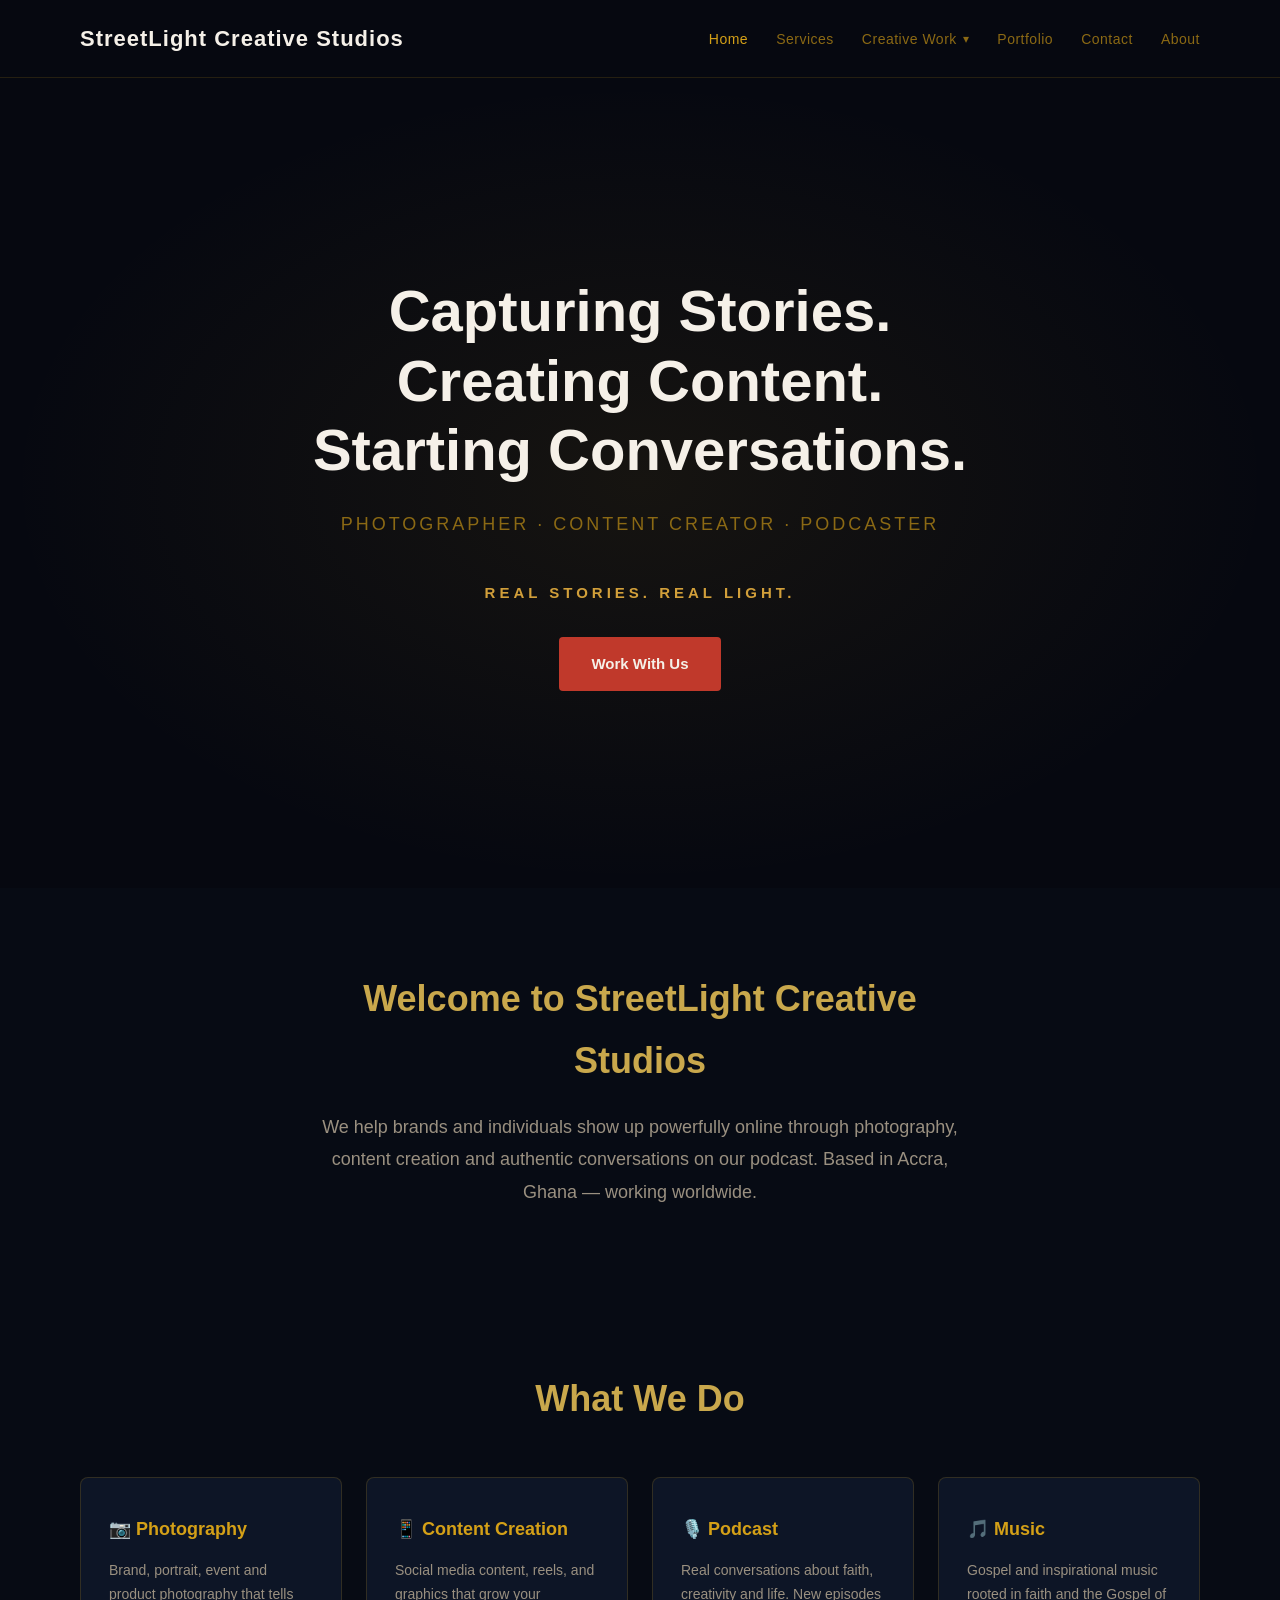
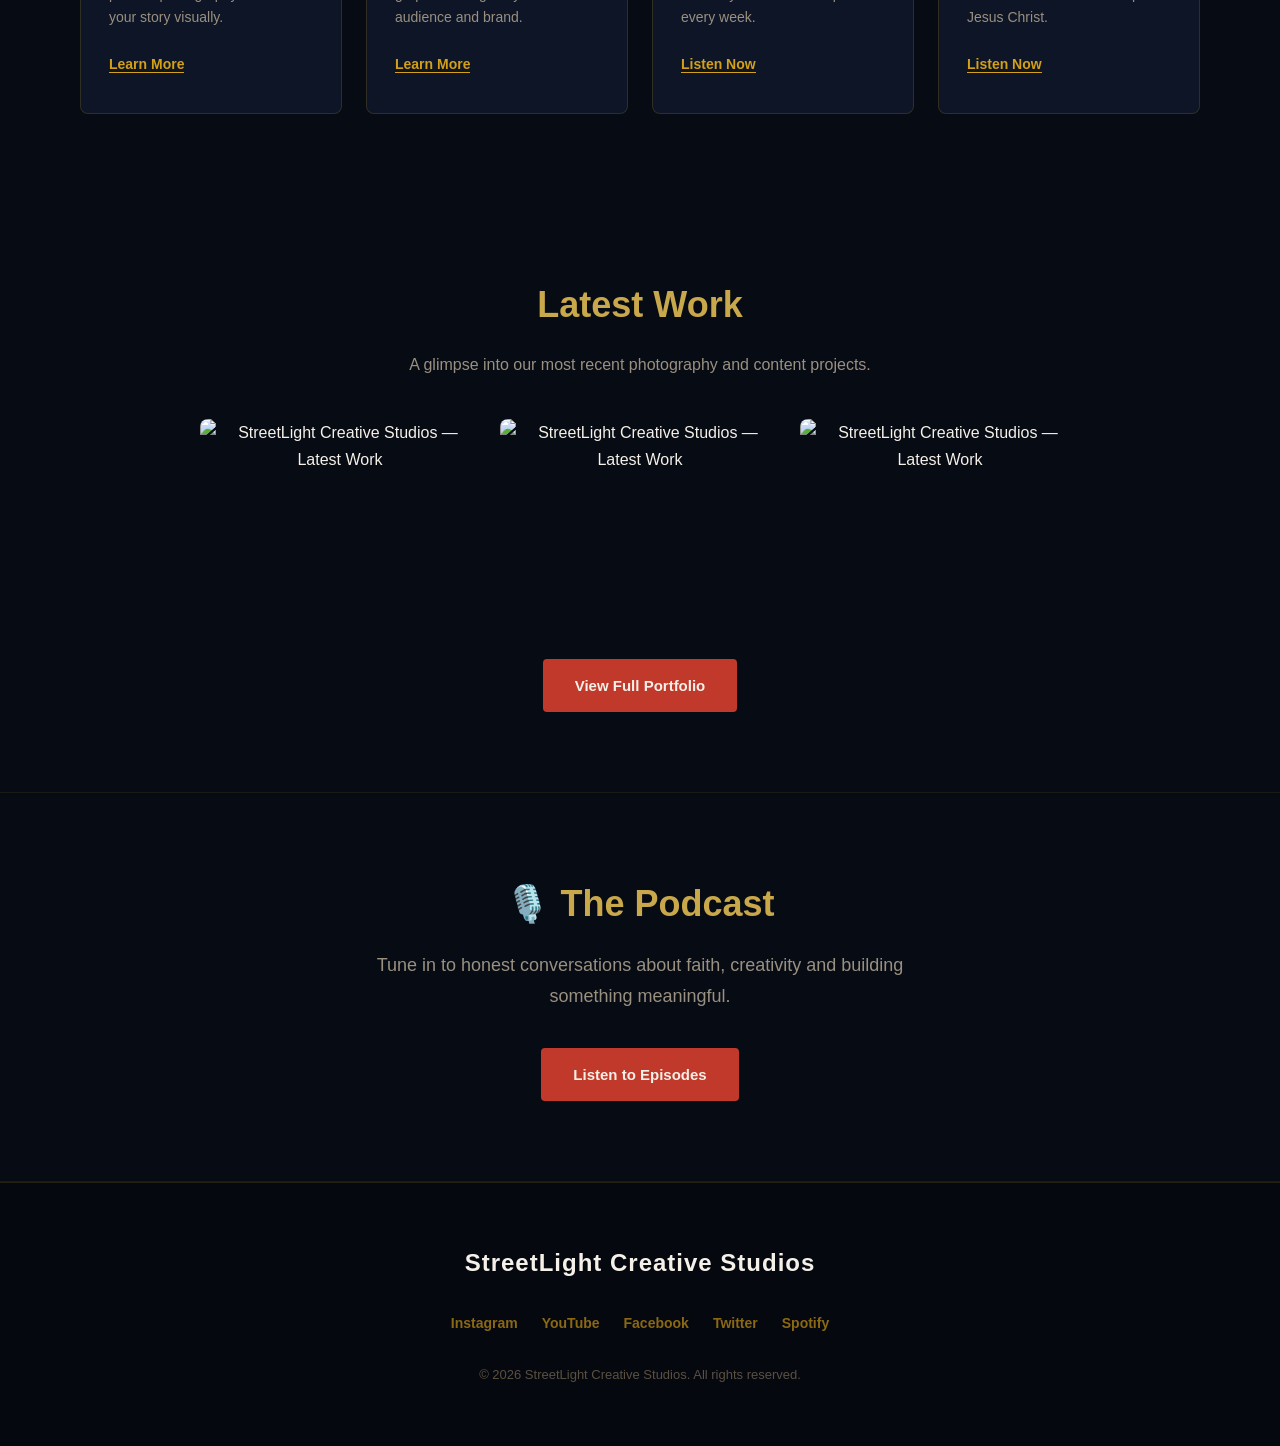
==== commit 58d7502a: "Add profile photo and latest work photos" ====
--- a/index.html
+++ b/index.html
@@ -110,10 +110,16 @@
       <h2>Latest Work</h2>
       <p>A glimpse into our most recent photography and content projects.</p>
       <div class="photo-grid">
-        <div class="photo-placeholder">[ Photo 1 ]</div>
-        <div class="photo-placeholder">[ Photo 2 ]</div>
-        <div class="photo-placeholder">[ Photo 3 ]</div>
-      </div>
+  <div class="photo-card">
+    <img src="images/work-1.jpg" alt="StreetLight Creative Studios — Latest Work">
+  </div>
+  <div class="photo-card">
+    <img src="images/work-2.jpg" alt="StreetLight Creative Studios — Latest Work">
+  </div>
+  <div class="photo-card">
+    <img src="images/work-3.jpg" alt="StreetLight Creative Studios — Latest Work">
+  </div>
+</div>
       <a href="portfolio.html" class="btn">View Full Portfolio</a>
     </section>
 
--- a/css/style.css
+++ b/css/style.css
@@ -1487,4 +1487,35 @@
   background-color: rgba(192, 57, 43, 0.12);
   border: 1px solid #c0392b;
   color: #c0392b;
+}
+
+/* ================================
+   ABOUT PAGE — PROFILE PHOTO
+================================ */
+
+.about-image img {
+  width: 100%;
+  height: 100%;
+  object-fit: cover;
+  border-radius: 12px;
+  display: block;
+}
+
+
+/* ================================
+   HOMEPAGE — LATEST WORK PHOTOS
+================================ */
+
+.photo-card img {
+  width: 280px;
+  height: 200px;
+  object-fit: cover;
+  border-radius: 8px;
+  display: block;
+  transition: transform 0.4s ease, opacity 0.3s ease;
+}
+
+.photo-card img:hover {
+  transform: scale(1.04);
+  opacity: 0.88;
 }
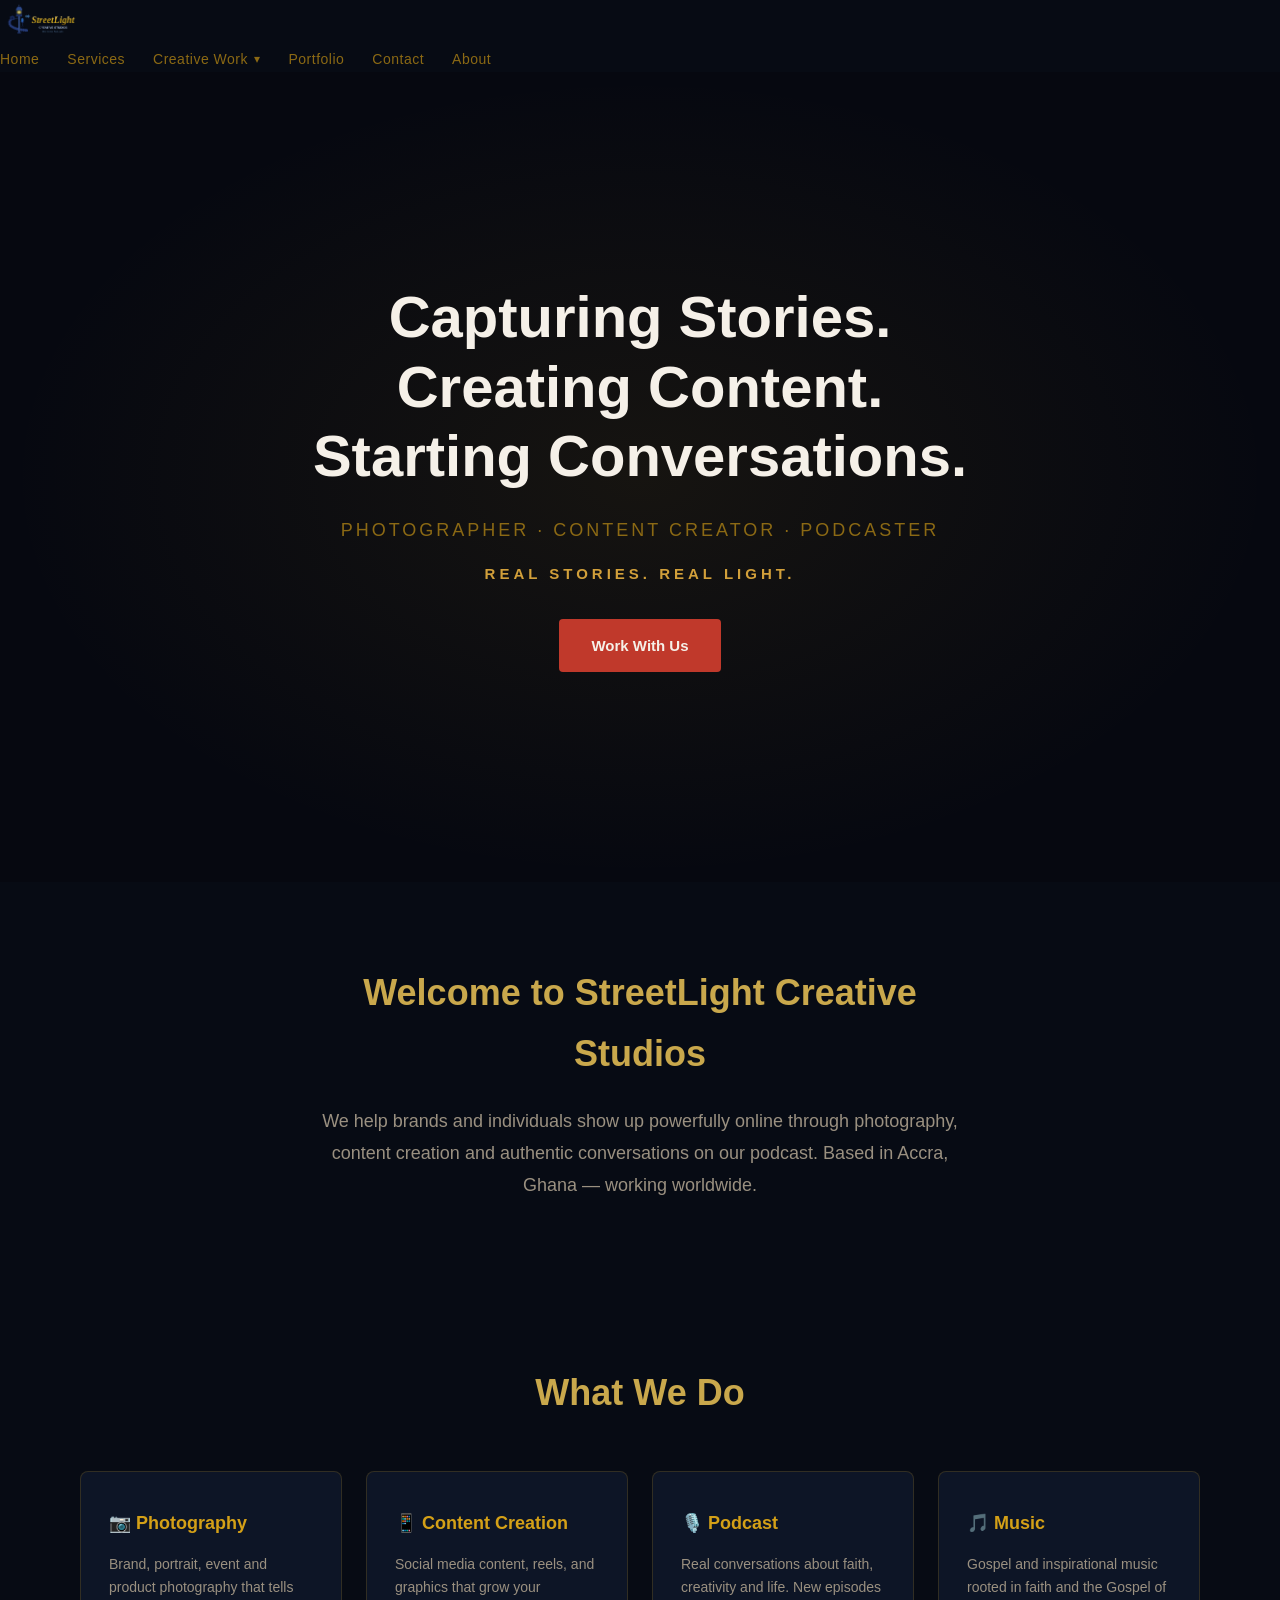
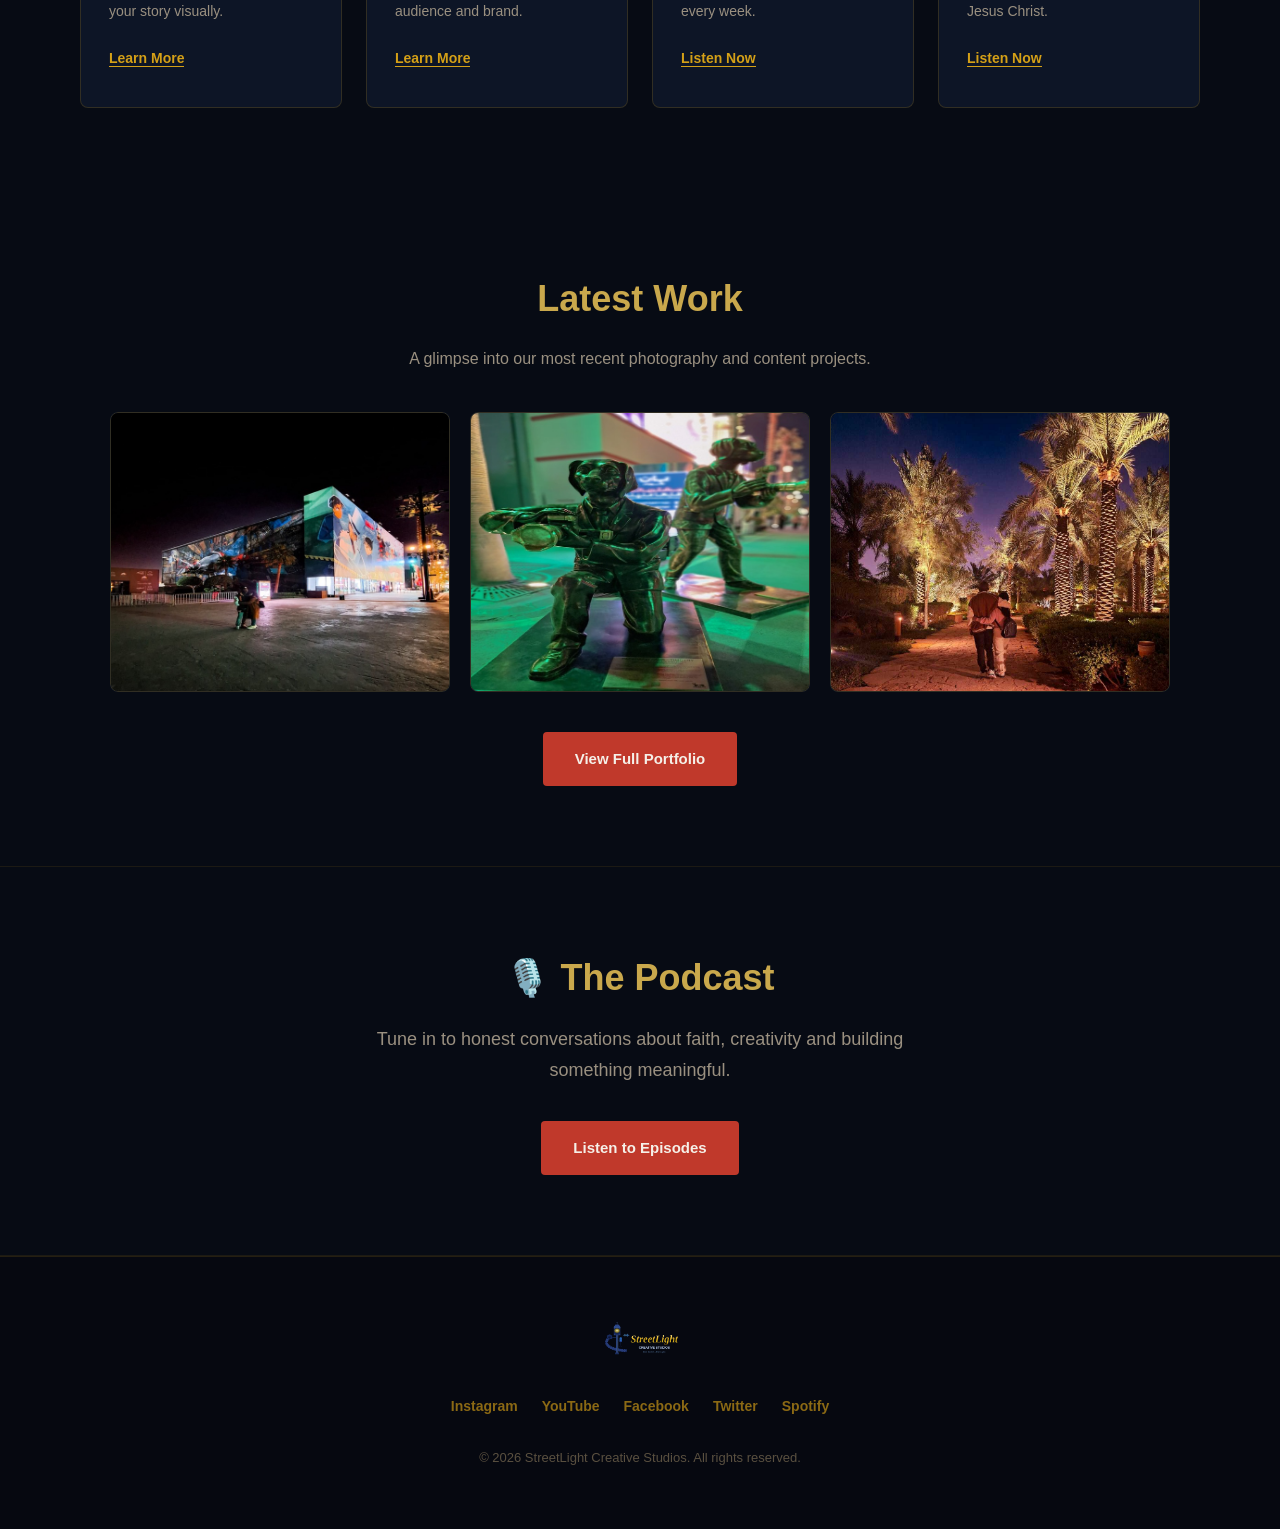
==== commit 0544af4e: "Add logo to navbar and footer" ====
--- a/index.html
+++ b/index.html
@@ -34,10 +34,11 @@
   <body>
 
     <!-- NAVBAR -->
-    <nav class="navbar">
-      <div class="nav-logo">
-        <a href="index.html">StreetLight Creative Studios</a>
-      </div>
+    <div class="nav-logo">
+  <a href="index.html">
+    <img src="images/logo.png" alt="StreetLight Creative Studios">
+  </a>
+</div>
       <ul class="nav-links">
         <li><a href="index.html">Home</a></li>
         <li><a href="services.html">Services</a></li>
@@ -132,7 +133,9 @@
 
     <!-- FOOTER -->
     <footer class="footer">
-      <p class="footer-logo">StreetLight Creative Studios</p>
+     <div class="footer-logo">
+  <img src="images/logo.png" alt="StreetLight Creative Studios">
+</div>
       <div class="social-links">
         <a href="#">Instagram</a>
         <a href="#">YouTube</a>
--- a/css/style.css
+++ b/css/style.css
@@ -29,7 +29,7 @@
 }
 
 img {
-  width: 100%;
+  max-width: 100%;
   display: block;
 }
 
@@ -88,10 +88,15 @@
 }
 
 .nav-logo a {
-  font-size: 22px;
-  font-weight: 800;
-  color: #f5f0e8;
-  letter-spacing: 1px;
+  display: flex;
+  align-items: center;
+}
+
+.nav-logo img {
+  height: 45px;
+  width: auto;
+  display: block;
+  object-fit: contain;
 }
 
 .nav-links {
@@ -249,7 +254,7 @@
   font-size: 18px;
   color: #8b6914;
   letter-spacing: 3px;
-  margin-bottom: 40px;
+  margin-bottom: 16px;
   text-transform: uppercase;
 }
 
@@ -262,6 +267,7 @@
   font-weight: 600;
   opacity: 0.85;
 }
+
 
 /* ================================
    INTRO SECTION
@@ -380,6 +386,12 @@
   margin-bottom: 40px;
 }
 
+
+/* ================================
+   PHOTO GRID & PHOTO CARDS
+   — Single unified definition
+================================ */
+
 .photo-grid {
   display: flex;
   gap: 20px;
@@ -388,12 +400,50 @@
   margin-bottom: 40px;
 }
 
+.photo-card {
+  flex: 1;
+  min-width: 240px;
+  max-width: 340px;
+  overflow: hidden;
+  border-radius: 8px;
+  background-color: #0d1526;
+  text-align: center;
+}
+
+.photo-card img {
+  width: 100%;
+  height: 280px;
+  object-fit: cover;
+  object-position: center 20%;
+  border-radius: 8px;
+  display: block;
+  border: 1px solid rgba(212, 160, 23, 0.18);
+  transition: transform 0.4s ease,
+              opacity 0.3s ease,
+              border-color 0.3s ease;
+}
+
+.photo-card img:hover {
+  transform: scale(1.04);
+  opacity: 0.88;
+  border-color: rgba(212, 160, 23, 0.50);
+  cursor: pointer;
+}
+
+.photo-card p {
+  font-size: 13px;
+  color: #9a9080;
+  margin-top: 10px;
+  margin-bottom: 0;
+  padding: 0 8px 12px;
+}
+
 .photo-placeholder {
   background-color: #0d1526;
   border: 1px solid rgba(212, 160, 23, 0.18);
   border-radius: 8px;
-  width: 280px;
-  height: 200px;
+  width: 100%;
+  height: 280px;
   display: flex;
   align-items: center;
   justify-content: center;
@@ -540,17 +590,6 @@
 .portfolio-section > p {
   color: #9a9080;
   margin-bottom: 36px;
-}
-
-.photo-card {
-  text-align: center;
-}
-
-.photo-card p {
-  font-size: 13px;
-  color: #9a9080;
-  margin-top: 10px;
-  margin-bottom: 0;
 }
 
 .content-grid,
@@ -577,6 +616,24 @@
   background-color: #111d35;
 }
 
+.content-card img,
+.video-card img {
+  width: 100%;
+  height: 200px;
+  object-fit: cover;
+  object-position: center;
+  border-radius: 6px;
+  display: block;
+  cursor: pointer;
+  transition: transform 0.4s ease, opacity 0.4s ease;
+}
+
+.content-card img:hover,
+.video-card img:hover {
+  transform: scale(1.03);
+  opacity: 0.85;
+}
+
 .content-card h3,
 .video-card h3 {
   font-size: 18px;
@@ -588,18 +645,6 @@
 .content-card p,
 .video-card p {
   color: #9a9080;
-  font-size: 14px;
-}
-
-.video-placeholder {
-  background-color: #070b14;
-  border: 1px solid rgba(212, 160, 23, 0.18);
-  border-radius: 6px;
-  height: 160px;
-  display: flex;
-  align-items: center;
-  justify-content: center;
-  color: #5a5040;
   font-size: 14px;
 }
 
@@ -632,6 +677,14 @@
   overflow: hidden;
 }
 
+.podcast-cover img {
+  width: 100%;
+  height: 100%;
+  object-fit: cover;
+  border-radius: 12px;
+  display: block;
+}
+
 .podcast-header-text h1 {
   font-size: 42px;
   font-weight: 800;
@@ -812,6 +865,15 @@
   color: #5a5040;
   font-size: 14px;
   overflow: hidden;
+}
+
+.about-image img {
+  width: 100%;
+  height: 100%;
+  object-fit: cover;
+  object-position: center top;
+  border-radius: 12px;
+  display: block;
 }
 
 .about-text h2 {
@@ -1172,11 +1234,15 @@
 }
 
 .footer-logo {
-  font-size: 24px;
-  font-weight: 800;
-  color: #f5f0e8;
   margin-bottom: 28px;
-  letter-spacing: 1px;
+}
+
+.footer-logo img {
+  height: 50px;
+  width: auto;
+  display: block;
+  margin: 0 auto 28px;
+  object-fit: contain;
 }
 
 .footer-links {
@@ -1219,52 +1285,6 @@
 .footer p:last-child {
   font-size: 13px;
   color: #5a5040;
-}
-
-
-/* ================================
-   IMAGES
-================================ */
-
-.photo-card img,
-.content-card img,
-.video-card img {
-  width: 100%;
-  height: 220px;
-  object-fit: cover;
-  border-radius: 6px;
-  display: block;
-  transition: transform 0.4s ease, opacity 0.4s ease;
-}
-
-.photo-card img:hover,
-.content-card img:hover,
-.video-card img:hover {
-  transform: scale(1.03);
-  opacity: 0.85;
-}
-
-.about-image img {
-  width: 100%;
-  height: 100%;
-  object-fit: cover;
-  border-radius: 12px;
-  display: block;
-}
-
-.podcast-cover img {
-  width: 100%;
-  height: 100%;
-  object-fit: cover;
-  border-radius: 12px;
-  display: block;
-}
-
-.photo-grid .photo-card img {
-  width: 280px;
-  height: 200px;
-  object-fit: cover;
-  border-radius: 8px;
 }
 
 
@@ -1326,7 +1346,6 @@
     width: 100%;
   }
 
-  /* Dropdown becomes inline on mobile */
   .dropdown-menu {
     position: static;
     box-shadow: none;
@@ -1360,7 +1379,7 @@
   .service-block,
   .about-story,
   .contact-wrapper,
-  .podcast-header  {
+  .podcast-header {
     flex-direction: column;
     padding: 48px 32px;
   }
@@ -1368,6 +1387,7 @@
   .about-image {
     width: 100%;
     min-width: unset;
+    height: 320px;
   }
 
   .skills-grid,
@@ -1377,6 +1397,11 @@
   .platform-links  { flex-direction: column; align-items: center; }
   .photo-grid      { flex-direction: column; align-items: center; }
   .page-header     { padding: 60px 32px; }
+
+  .photo-card {
+    width: 100%;
+    max-width: 100%;
+  }
 
   .portfolio-filter,
   .portfolio-section,
@@ -1489,33 +1514,227 @@
   color: #c0392b;
 }
 
-/* ================================
-   ABOUT PAGE — PROFILE PHOTO
-================================ */
-
-.about-image img {
+
+/* ================================
+   LIGHTBOX — PHOTO & VIDEO VIEWER
+================================ */
+
+.lightbox-overlay {
+  position: fixed;
+  top: 0;
+  left: 0;
   width: 100%;
   height: 100%;
-  object-fit: cover;
+  background: rgba(0, 0, 0, 0.95);
+  z-index: 9999;
+  display: flex;
+  align-items: center;
+  justify-content: center;
+  opacity: 0;
+  visibility: hidden;
+  transition: opacity 0.3s ease, visibility 0.3s ease;
+}
+
+.lightbox-overlay.active {
+  opacity: 1;
+  visibility: visible;
+}
+
+.lightbox-content {
+  position: relative;
+  max-width: 90vw;
+  max-height: 90vh;
+  display: flex;
+  align-items: center;
+  justify-content: center;
+}
+
+.lightbox-content img {
+  max-width: 90vw;
+  max-height: 85vh;
+  width: auto;
+  height: auto;
+  border-radius: 8px;
+  object-fit: contain;
+  box-shadow: 0 20px 60px rgba(0, 0, 0, 0.8);
+}
+
+.lightbox-content video {
+  max-width: 90vw;
+  max-height: 85vh;
+  width: auto;
+  height: auto;
+  border-radius: 8px;
+  box-shadow: 0 20px 60px rgba(0, 0, 0, 0.8);
+}
+
+.lightbox-content iframe {
+  width: 80vw;
+  height: 45vw;
+  max-height: 80vh;
+  border-radius: 8px;
+  border: none;
+  box-shadow: 0 20px 60px rgba(0, 0, 0, 0.8);
+}
+
+.lightbox-close {
+  position: fixed;
+  top: 24px;
+  right: 32px;
+  font-size: 36px;
+  color: #f5f0e8;
+  cursor: pointer;
+  background: none;
+  border: none;
+  line-height: 1;
+  transition: color 0.2s ease, transform 0.2s ease;
+  z-index: 10000;
+}
+
+.lightbox-close:hover {
+  color: #d4a017;
+  transform: scale(1.2);
+}
+
+.lightbox-caption {
+  position: fixed;
+  bottom: 24px;
+  left: 50%;
+  transform: translateX(-50%);
+  font-size: 14px;
+  color: #9a9080;
+  text-align: center;
+  letter-spacing: 0.5px;
+}
+
+.lightbox-nav {
+  position: fixed;
+  top: 50%;
+  transform: translateY(-50%);
+  background: rgba(13, 21, 38, 0.8);
+  border: 1px solid rgba(212, 160, 23, 0.30);
+  color: #f5f0e8;
+  font-size: 24px;
+  width: 48px;
+  height: 48px;
+  border-radius: 50%;
+  cursor: pointer;
+  display: flex;
+  align-items: center;
+  justify-content: center;
+  transition: background 0.2s ease,
+              border-color 0.2s ease,
+              color 0.2s ease;
+  z-index: 10000;
+}
+
+.lightbox-nav:hover {
+  background: rgba(212, 160, 23, 0.15);
+  border-color: rgba(212, 160, 23, 0.60);
+  color: #d4a017;
+}
+
+.lightbox-prev { left: 20px; }
+.lightbox-next { right: 20px; }
+
+
+/* ================================
+   PREMIUM PLACEHOLDERS
+================================ */
+
+.content-placeholder {
+  background: linear-gradient(
+    135deg,
+    #0d1526 0%,
+    #111d35 50%,
+    #0d1526 100%
+  );
+  border: 1px dashed rgba(212, 160, 23, 0.30);
+  border-radius: 8px;
+  height: 200px;
+  display: flex;
+  flex-direction: column;
+  align-items: center;
+  justify-content: center;
+  gap: 10px;
+  color: #8b6914;
+  font-size: 13px;
+  letter-spacing: 1px;
+  text-transform: uppercase;
+  font-weight: 600;
+  transition: border-color 0.3s ease, background 0.3s ease;
+  cursor: default;
+}
+
+.content-placeholder:hover {
+  border-color: rgba(212, 160, 23, 0.50);
+  background: linear-gradient(
+    135deg,
+    #111d35 0%,
+    #162040 50%,
+    #111d35 100%
+  );
+}
+
+.content-placeholder .placeholder-icon {
+  font-size: 32px;
+  opacity: 0.6;
+}
+
+.content-placeholder .placeholder-text {
+  font-size: 11px;
+  color: #5a5040;
+  letter-spacing: 0.5px;
+  text-transform: none;
+}
+
+.about-image .content-placeholder {
+  height: 100%;
   border-radius: 12px;
-  display: block;
-}
-
-
-/* ================================
-   HOMEPAGE — LATEST WORK PHOTOS
-================================ */
-
-.photo-card img {
-  width: 280px;
-  height: 200px;
-  object-fit: cover;
+}
+
+.video-placeholder {
+  background: linear-gradient(
+    135deg,
+    #0d1526 0%,
+    #111d35 50%,
+    #0d1526 100%
+  );
+  border: 1px dashed rgba(212, 160, 23, 0.30);
   border-radius: 8px;
-  display: block;
-  transition: transform 0.4s ease, opacity 0.3s ease;
-}
-
-.photo-card img:hover {
-  transform: scale(1.04);
-  opacity: 0.88;
-}+  height: 180px;
+  display: flex;
+  flex-direction: column;
+  align-items: center;
+  justify-content: center;
+  gap: 10px;
+  color: #8b6914;
+  font-size: 13px;
+  letter-spacing: 1px;
+  text-transform: uppercase;
+  font-weight: 600;
+  cursor: pointer;
+  transition: border-color 0.3s ease, background 0.3s ease;
+}
+
+.video-placeholder:hover {
+  border-color: rgba(212, 160, 23, 0.55);
+  background: linear-gradient(
+    135deg,
+    #111d35 0%,
+    #162040 50%,
+    #111d35 100%
+  );
+}
+
+.video-placeholder .placeholder-icon {
+  font-size: 36px;
+  opacity: 0.7;
+}
+
+.video-placeholder .placeholder-text {
+  font-size: 11px;
+  color: #5a5040;
+  letter-spacing: 0.5px;
+  text-transform: none;
+}
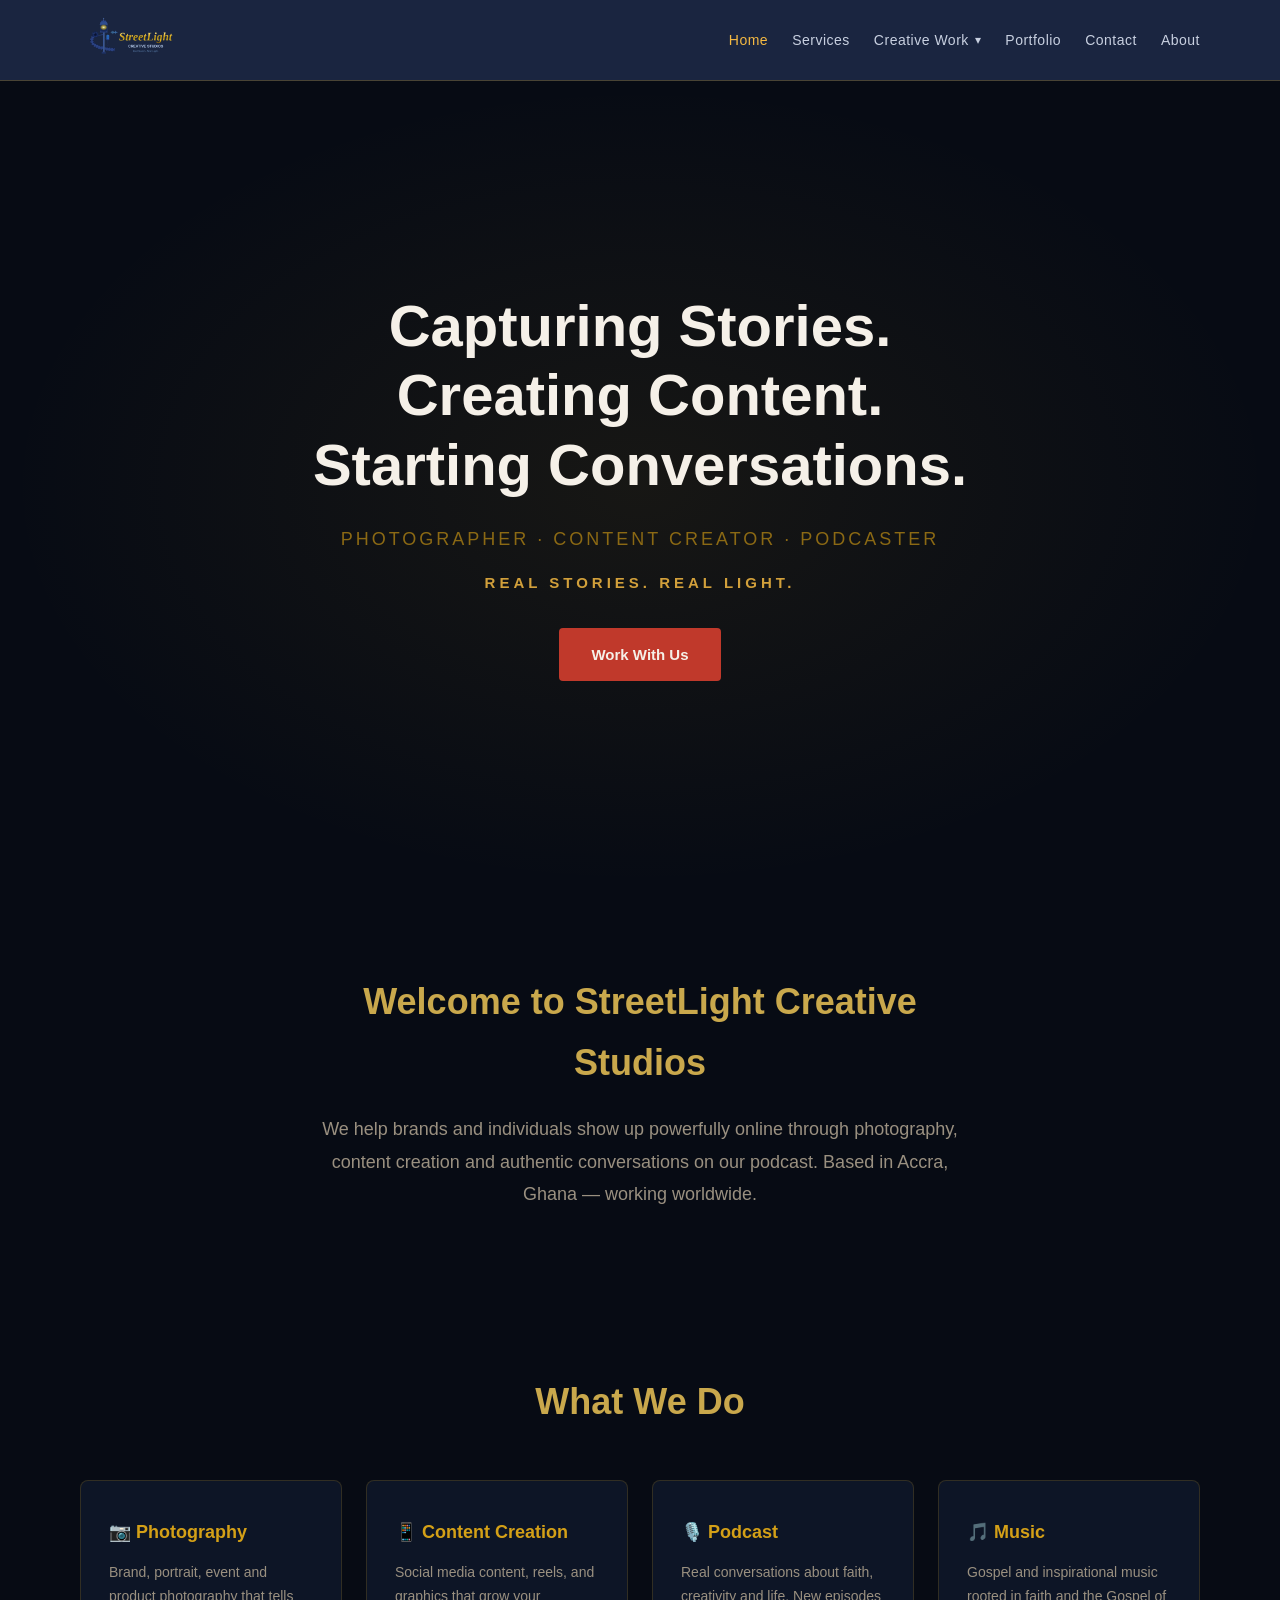
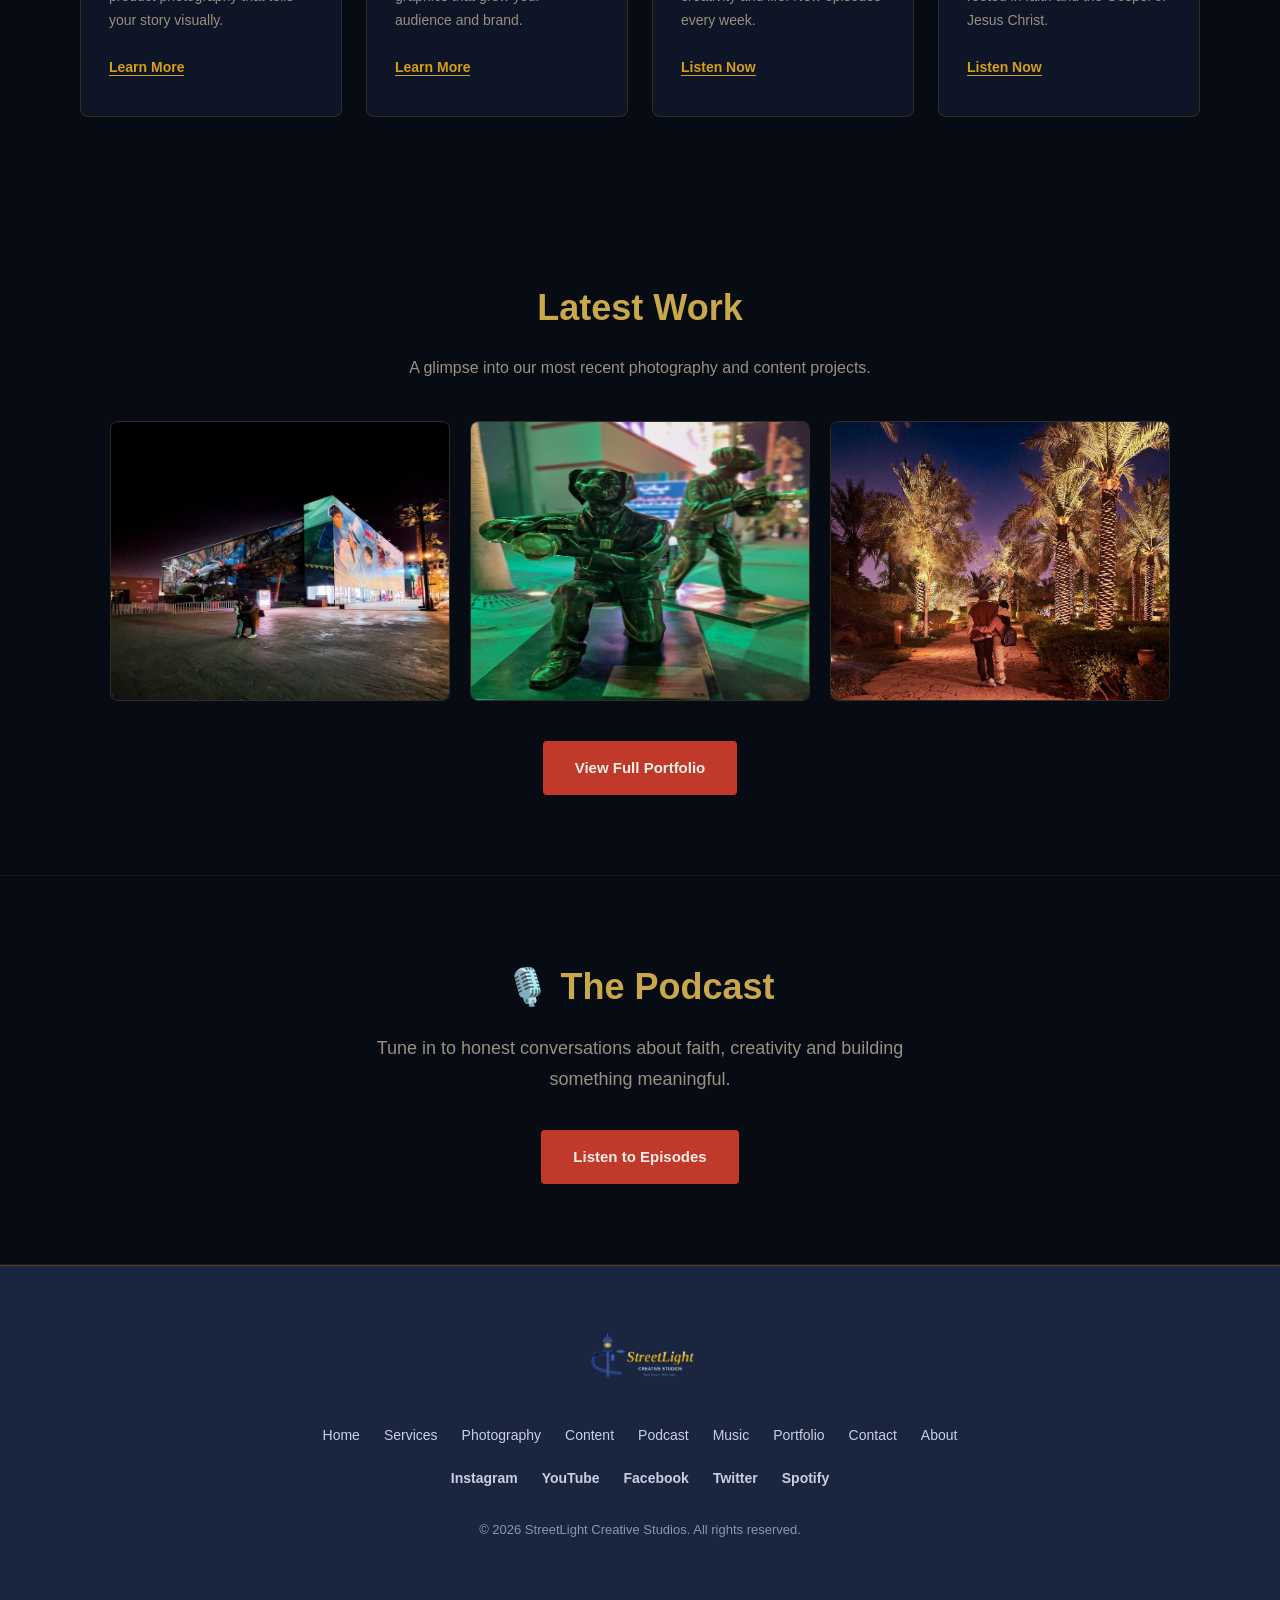
==== commit 0d9a5eeb: "Fix navbar structure hamburger and logo visibility" ====
--- a/index.html
+++ b/index.html
@@ -12,21 +12,21 @@
     <meta name="keywords" content="photographer Accra, content creator Ghana, podcaster Ghana, brand photography, social media content, StreetLight Creative Studios, Fiamusiq">
     <meta name="author" content="StreetLight Creative Studios">
     <meta name="robots" content="index, follow">
-    <link rel="canonical" href="https://streetlightcreativestudios-blip.github.io/my-website//index.html">
+    <link rel="canonical" href="https://theperfecteyestudios-blip.github.io/my-website/index.html">
 
     <!-- OPEN GRAPH -->
     <meta property="og:type" content="website">
     <meta property="og:title" content="StreetLight Creative Studios | Photographer · Content Creator · Podcaster">
     <meta property="og:description" content="Professional photography, content creation and podcast services based in Accra, Ghana.">
-    <meta property="og:image" content="https://streetlightcreativestudios-blip.github.io/my-website//images/og-image.jpg">
-    <meta property="og:url" content="https://streetlightcreativestudios-blip.github.io/my-website/">
+    <meta property="og:image" content="https://theperfecteyestudios-blip.github.io/my-website/images/og-image.jpg">
+    <meta property="og:url" content="https://theperfecteyestudios-blip.github.io/my-website/">
     <meta property="og:site_name" content="StreetLight Creative Studios">
 
     <!-- TWITTER CARD -->
     <meta name="twitter:card" content="summary_large_image">
     <meta name="twitter:title" content="StreetLight Creative Studios | Photographer · Content Creator · Podcaster">
     <meta name="twitter:description" content="Professional photography, content creation and podcast services based in Accra, Ghana.">
-    <meta name="twitter:image" content="https://streetlightcreativestudios-blip.github.io/my-website//images/og-image.jpg">
+    <meta name="twitter:image" content="https://theperfecteyestudios-blip.github.io/my-website/images/og-image.jpg">
 
     <link rel="stylesheet" href="css/style.css">
   </head>
@@ -34,11 +34,12 @@
   <body>
 
     <!-- NAVBAR -->
-    <div class="nav-logo">
-  <a href="index.html">
-    <img src="images/logo.png" alt="StreetLight Creative Studios">
-  </a>
-</div>
+    <nav class="navbar">
+      <div class="nav-logo">
+        <a href="index.html">
+          <img src="images/logo.png" alt="StreetLight Creative Studios">
+        </a>
+      </div>
       <ul class="nav-links">
         <li><a href="index.html">Home</a></li>
         <li><a href="services.html">Services</a></li>
@@ -62,11 +63,11 @@
 
     <!-- HERO SECTION -->
     <section class="hero">
-  <h1>Capturing Stories.<br>Creating Content.<br>Starting Conversations.</h1>
-  <p class="hero-sub">Photographer · Content Creator · Podcaster</p>
-  <p class="hero-tagline">Real Stories. Real Light.</p>
-  <a href="contact.html" class="btn">Work With Us</a>
-</section>
+      <h1>Capturing Stories.<br>Creating Content.<br>Starting Conversations.</h1>
+      <p class="hero-sub">Photographer · Content Creator · Podcaster</p>
+      <p class="hero-tagline">Real Stories. Real Light.</p>
+      <a href="contact.html" class="btn">Work With Us</a>
+    </section>
 
     <!-- QUICK INTRO -->
     <section class="intro">
@@ -111,16 +112,16 @@
       <h2>Latest Work</h2>
       <p>A glimpse into our most recent photography and content projects.</p>
       <div class="photo-grid">
-  <div class="photo-card">
-    <img src="images/work-1.jpg" alt="StreetLight Creative Studios — Latest Work">
-  </div>
-  <div class="photo-card">
-    <img src="images/work-2.jpg" alt="StreetLight Creative Studios — Latest Work">
-  </div>
-  <div class="photo-card">
-    <img src="images/work-3.jpg" alt="StreetLight Creative Studios — Latest Work">
-  </div>
-</div>
+        <div class="photo-card">
+          <img src="images/work-1.jpg" alt="StreetLight Creative Studios — Latest Work">
+        </div>
+        <div class="photo-card">
+          <img src="images/work-2.jpg" alt="StreetLight Creative Studios — Latest Work">
+        </div>
+        <div class="photo-card">
+          <img src="images/work-3.jpg" alt="StreetLight Creative Studios — Latest Work">
+        </div>
+      </div>
       <a href="portfolio.html" class="btn">View Full Portfolio</a>
     </section>
 
@@ -133,9 +134,20 @@
 
     <!-- FOOTER -->
     <footer class="footer">
-     <div class="footer-logo">
-  <img src="images/logo.png" alt="StreetLight Creative Studios">
-</div>
+      <div class="footer-logo">
+        <img src="images/logo.png" alt="StreetLight Creative Studios">
+      </div>
+      <div class="footer-links">
+        <a href="index.html">Home</a>
+        <a href="services.html">Services</a>
+        <a href="photography.html">Photography</a>
+        <a href="content.html">Content</a>
+        <a href="podcast.html">Podcast</a>
+        <a href="music.html">Music</a>
+        <a href="portfolio.html">Portfolio</a>
+        <a href="contact.html">Contact</a>
+        <a href="about.html">About</a>
+      </div>
       <div class="social-links">
         <a href="#">Instagram</a>
         <a href="#">YouTube</a>
@@ -150,4 +162,4 @@
 
   </body>
 
-</html>+</html>
--- a/css/style.css
+++ b/css/style.css
@@ -73,28 +73,40 @@
 
 /* ================================
    NAVBAR
+   — lighter background so logo
+     with white bg is less jarring
+     until transparent version ready
 ================================ */
 
 .navbar {
   display: flex;
   justify-content: space-between;
   align-items: center;
-  padding: 20px 80px;
-  background-color: #060810;
-  border-bottom: 1px solid rgba(212, 160, 23, 0.15);
+  padding: 12px 80px;
+  background-color: #1a2540;
+  border-bottom: 1px solid rgba(212, 160, 23, 0.25);
   position: sticky;
   top: 0;
   z-index: 100;
 }
 
+.nav-logo {
+  flex-shrink: 0;
+}
+
 .nav-logo a {
   display: flex;
   align-items: center;
+  font-size: 22px;
+  font-weight: 800;
+  color: #f5f0e8;
+  letter-spacing: 1px;
 }
 
 .nav-logo img {
-  height: 45px;
+  height: 56px;
   width: auto;
+  max-width: 220px;
   display: block;
   object-fit: contain;
 }
@@ -102,19 +114,22 @@
 .nav-links {
   display: flex;
   align-items: center;
-  gap: 28px;
+  gap: 24px;
+  margin-left: auto;
+  list-style: none;
 }
 
 .nav-links > li > a {
   font-size: 14px;
-  color: #8b6914;
+  color: #c8d0e0;
   font-weight: 500;
   letter-spacing: 0.5px;
   transition: color 0.3s ease;
+  white-space: nowrap;
 }
 
 .nav-links > li > a:hover {
-  color: #d4a017;
+  color: #f4b942;
 }
 
 
@@ -128,7 +143,7 @@
 
 .dropdown-toggle {
   font-size: 14px;
-  color: #8b6914;
+  color: #c8d0e0;
   font-weight: 500;
   letter-spacing: 0.5px;
   cursor: pointer;
@@ -140,6 +155,7 @@
   border: none;
   padding: 0;
   font-family: inherit;
+  white-space: nowrap;
 }
 
 .dropdown-toggle::after {
@@ -150,7 +166,7 @@
 
 .dropdown:hover .dropdown-toggle,
 .dropdown.open .dropdown-toggle {
-  color: #d4a017;
+  color: #f4b942;
 }
 
 .dropdown.open .dropdown-toggle::after {
@@ -162,8 +178,8 @@
   position: absolute;
   top: calc(100% + 16px);
   left: 0;
-  background-color: #060810;
-  border: 1px solid rgba(212, 160, 23, 0.18);
+  background-color: #1a2540;
+  border: 1px solid rgba(212, 160, 23, 0.25);
   border-radius: 6px;
   min-width: 200px;
   padding: 8px 0;
@@ -179,7 +195,7 @@
   display: block;
   padding: 12px 20px;
   font-size: 14px;
-  color: #8b6914;
+  color: #c8d0e0;
   font-weight: 500;
   transition: background-color 0.2s ease, color 0.2s ease;
   border-bottom: 1px solid rgba(212, 160, 23, 0.08);
@@ -190,8 +206,8 @@
 }
 
 .dropdown-menu li a:hover {
-  background-color: rgba(212, 160, 23, 0.08);
-  color: #d4a017;
+  background-color: rgba(212, 160, 23, 0.10);
+  color: #f4b942;
 }
 
 
@@ -233,7 +249,7 @@
   align-items: center;
   text-align: center;
   padding: 80px;
-  background-color: #060810;
+  background-color: #070b14;
   background-image: radial-gradient(
     ellipse at center,
     rgba(212, 160, 23, 0.08) 0%,
@@ -389,7 +405,6 @@
 
 /* ================================
    PHOTO GRID & PHOTO CARDS
-   — Single unified definition
 ================================ */
 
 .photo-grid {
@@ -659,7 +674,7 @@
   gap: 48px;
   text-align: left;
   padding: 80px;
-  background-color: #060810;
+  background-color: #070b14;
 }
 
 .podcast-cover {
@@ -892,7 +907,7 @@
 
 .about-skills {
   padding: 80px;
-  background-color: #060810;
+  background-color: #0a0f1e;
   border-bottom: 1px solid rgba(212, 160, 23, 0.10);
 }
 
@@ -998,7 +1013,7 @@
 
 .fun-facts {
   padding: 80px;
-  background-color: #060810;
+  background-color: #0a0f1e;
   border-bottom: 1px solid rgba(212, 160, 23, 0.10);
 }
 
@@ -1201,7 +1216,7 @@
 .cta-section {
   text-align: center;
   padding: 100px 80px;
-  background-color: #060810;
+  background-color: #0a0f1e;
   border-top: 1px solid rgba(212, 160, 23, 0.10);
 }
 
@@ -1224,11 +1239,13 @@
 
 /* ================================
    FOOTER
+   — lighter background to match
+     navbar so logo is visible
 ================================ */
 
 .footer {
-  background-color: #060810;
-  border-top: 1px solid rgba(212, 160, 23, 0.15);
+  background-color: #1a2540;
+  border-top: 1px solid rgba(212, 160, 23, 0.25);
   text-align: center;
   padding: 60px 80px;
 }
@@ -1238,8 +1255,9 @@
 }
 
 .footer-logo img {
-  height: 50px;
+  height: 70px;
   width: auto;
+  max-width: 280px;
   display: block;
   margin: 0 auto 28px;
   object-fit: contain;
@@ -1255,12 +1273,12 @@
 
 .footer-links a {
   font-size: 14px;
-  color: #8b6914;
+  color: #c8d0e0;
   transition: color 0.3s ease;
 }
 
 .footer-links a:hover {
-  color: #d4a017;
+  color: #f4b942;
 }
 
 .social-links {
@@ -1273,18 +1291,18 @@
 
 .social-links a {
   font-size: 14px;
-  color: #8b6914;
+  color: #c8d0e0;
   font-weight: 600;
   transition: color 0.3s ease;
 }
 
 .social-links a:hover {
-  color: #d4a017;
+  color: #f4b942;
 }
 
 .footer p:last-child {
   font-size: 13px;
-  color: #5a5040;
+  color: #8899aa;
 }
 
 
@@ -1295,28 +1313,39 @@
 .hamburger {
   display: none;
   background: none;
-  border: 1px solid rgba(212, 160, 23, 0.18);
+  border: 1px solid rgba(212, 160, 23, 0.35);
   color: #f5f0e8;
   font-size: 22px;
   padding: 8px 14px;
   cursor: pointer;
   border-radius: 4px;
   transition: border-color 0.3s ease;
+  flex-shrink: 0;
 }
 
 .hamburger:hover {
-  border-color: rgba(212, 160, 23, 0.45);
-  color: #d4a017;
+  border-color: rgba(212, 160, 23, 0.70);
+  color: #f4b942;
 }
 
 .active-link {
-  color: #d4a017 !important;
+  color: #f4b942 !important;
 }
 
 @media (max-width: 968px) {
 
   .hamburger {
     display: block;
+  }
+
+  .navbar {
+    padding: 12px 24px;
+    position: relative;
+  }
+
+  .nav-logo img {
+    height: 46px;
+    max-width: 170px;
   }
 
   .nav-links {
@@ -1324,14 +1353,15 @@
     flex-direction: column;
     align-items: flex-start;
     position: absolute;
-    top: 70px;
+    top: 72px;
     left: 0;
     width: 100%;
-    background-color: #060810;
-    border-bottom: 1px solid rgba(212, 160, 23, 0.15);
-    padding: 20px 40px;
+    background-color: #1a2540;
+    border-bottom: 1px solid rgba(212, 160, 23, 0.25);
+    padding: 20px 32px;
     gap: 4px;
     z-index: 99;
+    margin-left: 0;
   }
 
   .nav-links.nav-open {
@@ -1350,7 +1380,7 @@
     position: static;
     box-shadow: none;
     border: none;
-    border-left: 2px solid rgba(212, 160, 23, 0.18);
+    border-left: 2px solid rgba(212, 160, 23, 0.25);
     padding: 4px 0 4px 16px;
     margin-top: 4px;
     background-color: transparent;
@@ -1365,11 +1395,6 @@
     padding: 8px 0;
     border-bottom: none;
     font-size: 14px;
-  }
-
-  .navbar {
-    padding: 20px 32px;
-    position: relative;
   }
 
   .hero h1       { font-size: 36px; }
@@ -1592,7 +1617,7 @@
 }
 
 .lightbox-close:hover {
-  color: #d4a017;
+  color: #f4b942;
   transform: scale(1.2);
 }
 
@@ -1611,8 +1636,8 @@
   position: fixed;
   top: 50%;
   transform: translateY(-50%);
-  background: rgba(13, 21, 38, 0.8);
-  border: 1px solid rgba(212, 160, 23, 0.30);
+  background: rgba(26, 37, 64, 0.85);
+  border: 1px solid rgba(212, 160, 23, 0.35);
   color: #f5f0e8;
   font-size: 24px;
   width: 48px;
@@ -1631,7 +1656,7 @@
 .lightbox-nav:hover {
   background: rgba(212, 160, 23, 0.15);
   border-color: rgba(212, 160, 23, 0.60);
-  color: #d4a017;
+  color: #f4b942;
 }
 
 .lightbox-prev { left: 20px; }
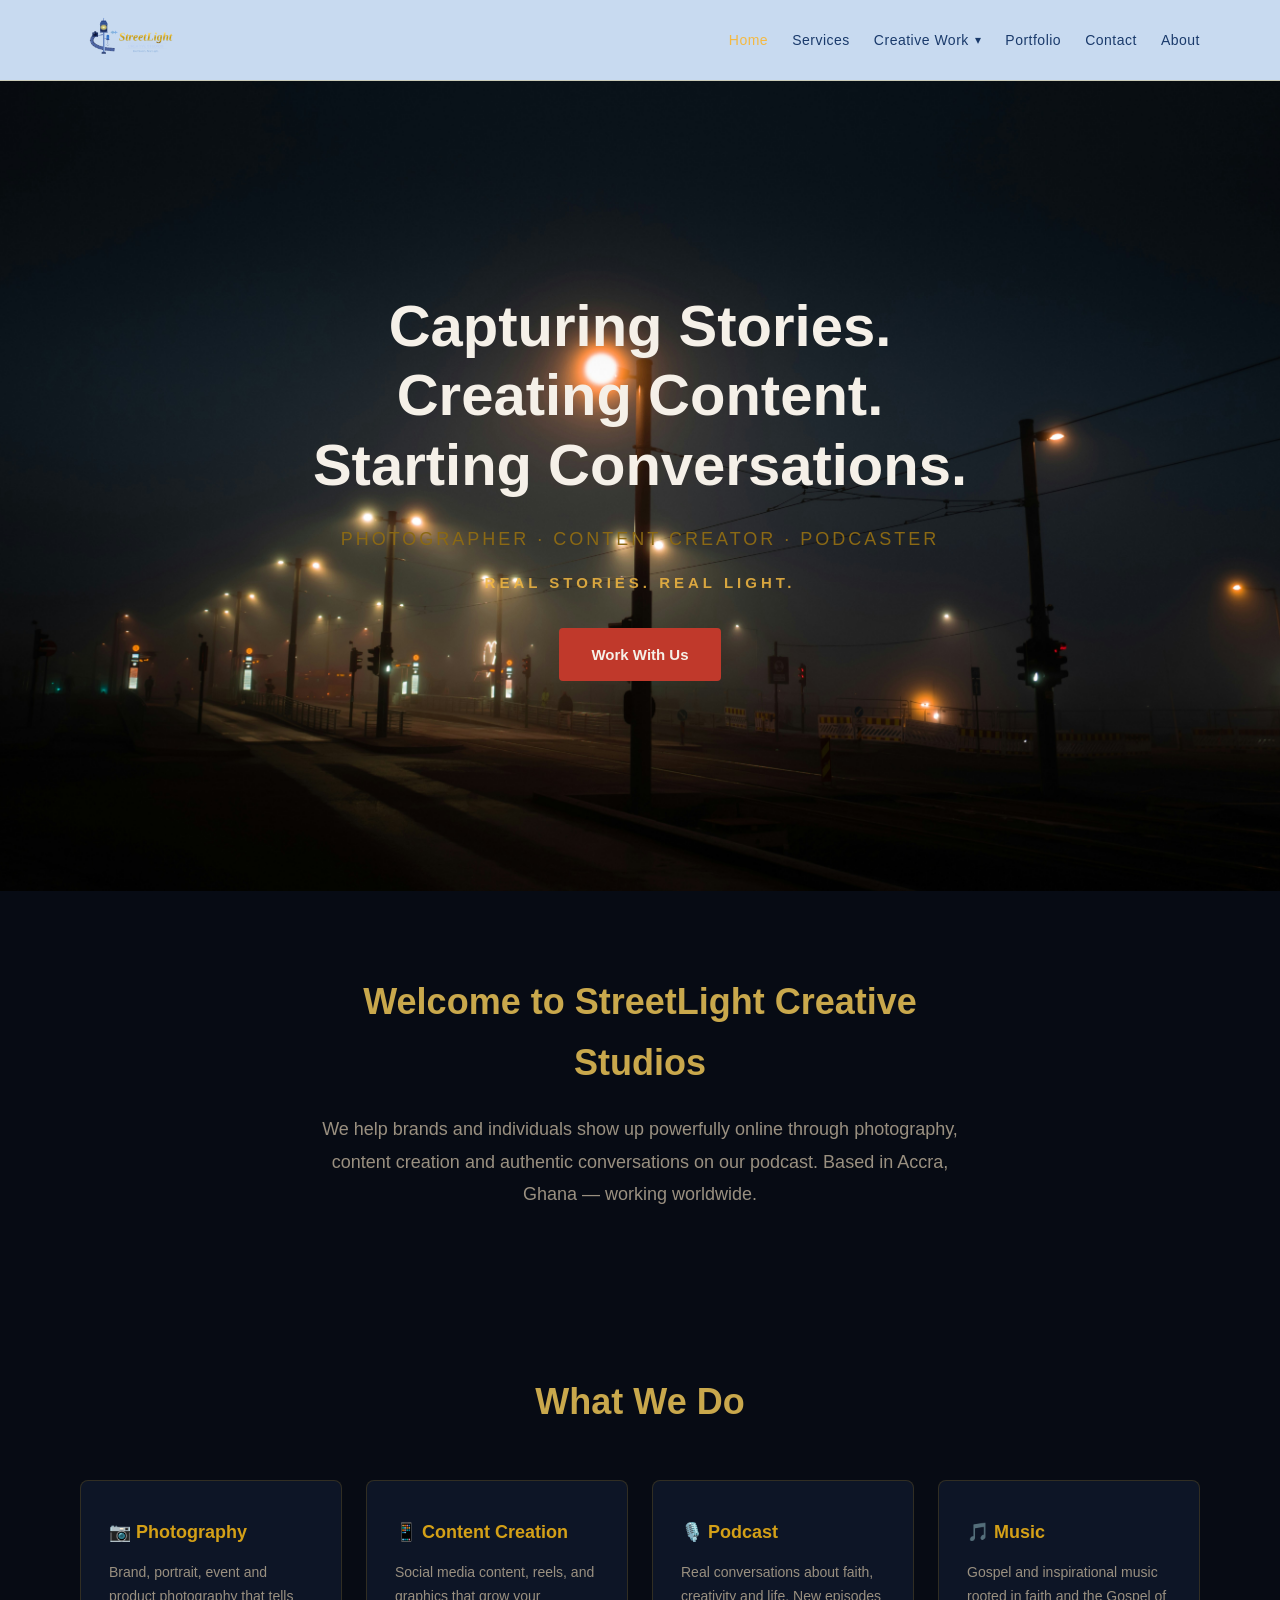
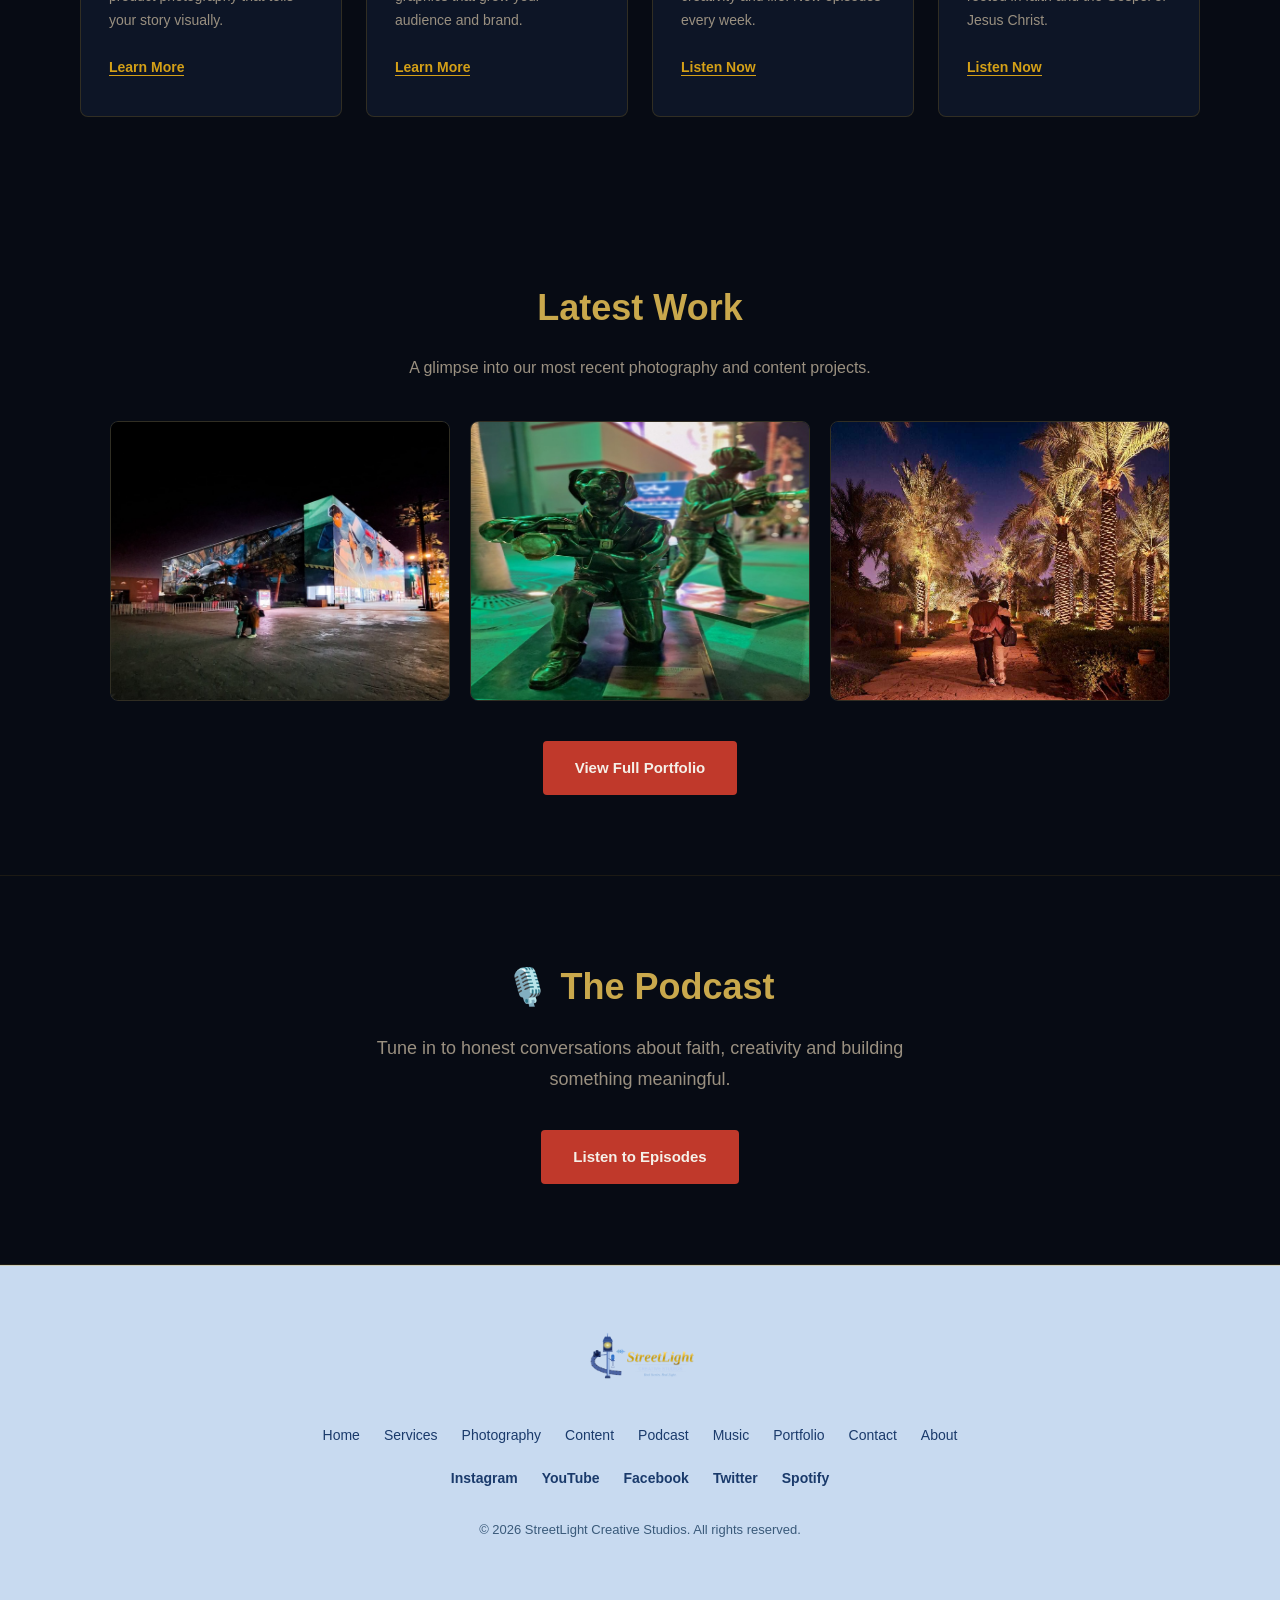
==== commit f89d7db8: "Test hero background image inline" ====
--- a/index.html
+++ b/index.html
@@ -62,7 +62,7 @@
     </nav>
 
     <!-- HERO SECTION -->
-    <section class="hero">
+    <section class="hero" style="background-image: url('images/hero-bg.jpg'); background-size: cover; background-position: center;">
       <h1>Capturing Stories.<br>Creating Content.<br>Starting Conversations.</h1>
       <p class="hero-sub">Photographer · Content Creator · Podcaster</p>
       <p class="hero-tagline">Real Stories. Real Light.</p>
--- a/css/style.css
+++ b/css/style.css
@@ -83,7 +83,7 @@
   justify-content: space-between;
   align-items: center;
   padding: 12px 80px;
-  background-color: #1a2540;
+  background-color: #c8daf0;
   border-bottom: 1px solid rgba(212, 160, 23, 0.25);
   position: sticky;
   top: 0;
@@ -121,7 +121,7 @@
 
 .nav-links > li > a {
   font-size: 14px;
-  color: #c8d0e0;
+  color: #1a3a6b;
   font-weight: 500;
   letter-spacing: 0.5px;
   transition: color 0.3s ease;
@@ -143,7 +143,7 @@
 
 .dropdown-toggle {
   font-size: 14px;
-  color: #c8d0e0;
+  color: #1a3a6b;
   font-weight: 500;
   letter-spacing: 0.5px;
   cursor: pointer;
@@ -178,7 +178,7 @@
   position: absolute;
   top: calc(100% + 16px);
   left: 0;
-  background-color: #1a2540;
+  background-color: #c8daf0;
   border: 1px solid rgba(212, 160, 23, 0.25);
   border-radius: 6px;
   min-width: 200px;
@@ -195,7 +195,7 @@
   display: block;
   padding: 12px 20px;
   font-size: 14px;
-  color: #c8d0e0;
+  color: #1a3a6b;
   font-weight: 500;
   transition: background-color 0.2s ease, color 0.2s ease;
   border-bottom: 1px solid rgba(212, 160, 23, 0.08);
@@ -250,11 +250,10 @@
   text-align: center;
   padding: 80px;
   background-color: #070b14;
-  background-image: radial-gradient(
-    ellipse at center,
-    rgba(212, 160, 23, 0.08) 0%,
-    transparent 70%
-  );
+  background-image: url('images/hero-bg.jpg');
+  background-size: cover;
+  background-position: center center;
+  background-repeat: no-repeat;
 }
 
 .hero h1 {
@@ -1244,7 +1243,7 @@
 ================================ */
 
 .footer {
-  background-color: #1a2540;
+  background-color: #c8daf0;
   border-top: 1px solid rgba(212, 160, 23, 0.25);
   text-align: center;
   padding: 60px 80px;
@@ -1273,7 +1272,7 @@
 
 .footer-links a {
   font-size: 14px;
-  color: #c8d0e0;
+  color: #1a3a6b;
   transition: color 0.3s ease;
 }
 
@@ -1291,7 +1290,7 @@
 
 .social-links a {
   font-size: 14px;
-  color: #c8d0e0;
+  color: #1a3a6b;
   font-weight: 600;
   transition: color 0.3s ease;
 }
@@ -1302,7 +1301,7 @@
 
 .footer p:last-child {
   font-size: 13px;
-  color: #8899aa;
+  color: #3a5a7a;
 }
 
 
@@ -1356,7 +1355,7 @@
     top: 72px;
     left: 0;
     width: 100%;
-    background-color: #1a2540;
+    background-color: #c8daf0;
     border-bottom: 1px solid rgba(212, 160, 23, 0.25);
     padding: 20px 32px;
     gap: 4px;
@@ -1763,3 +1762,12 @@
   letter-spacing: 0.5px;
   text-transform: none;
 }
+
+/* ================================
+   CONTACT PAGE — WHATSAPP BUTTON
+================================ */
+
+.btn-whatsapp {
+  margin-top: 10px;
+  display: inline-block;
+}
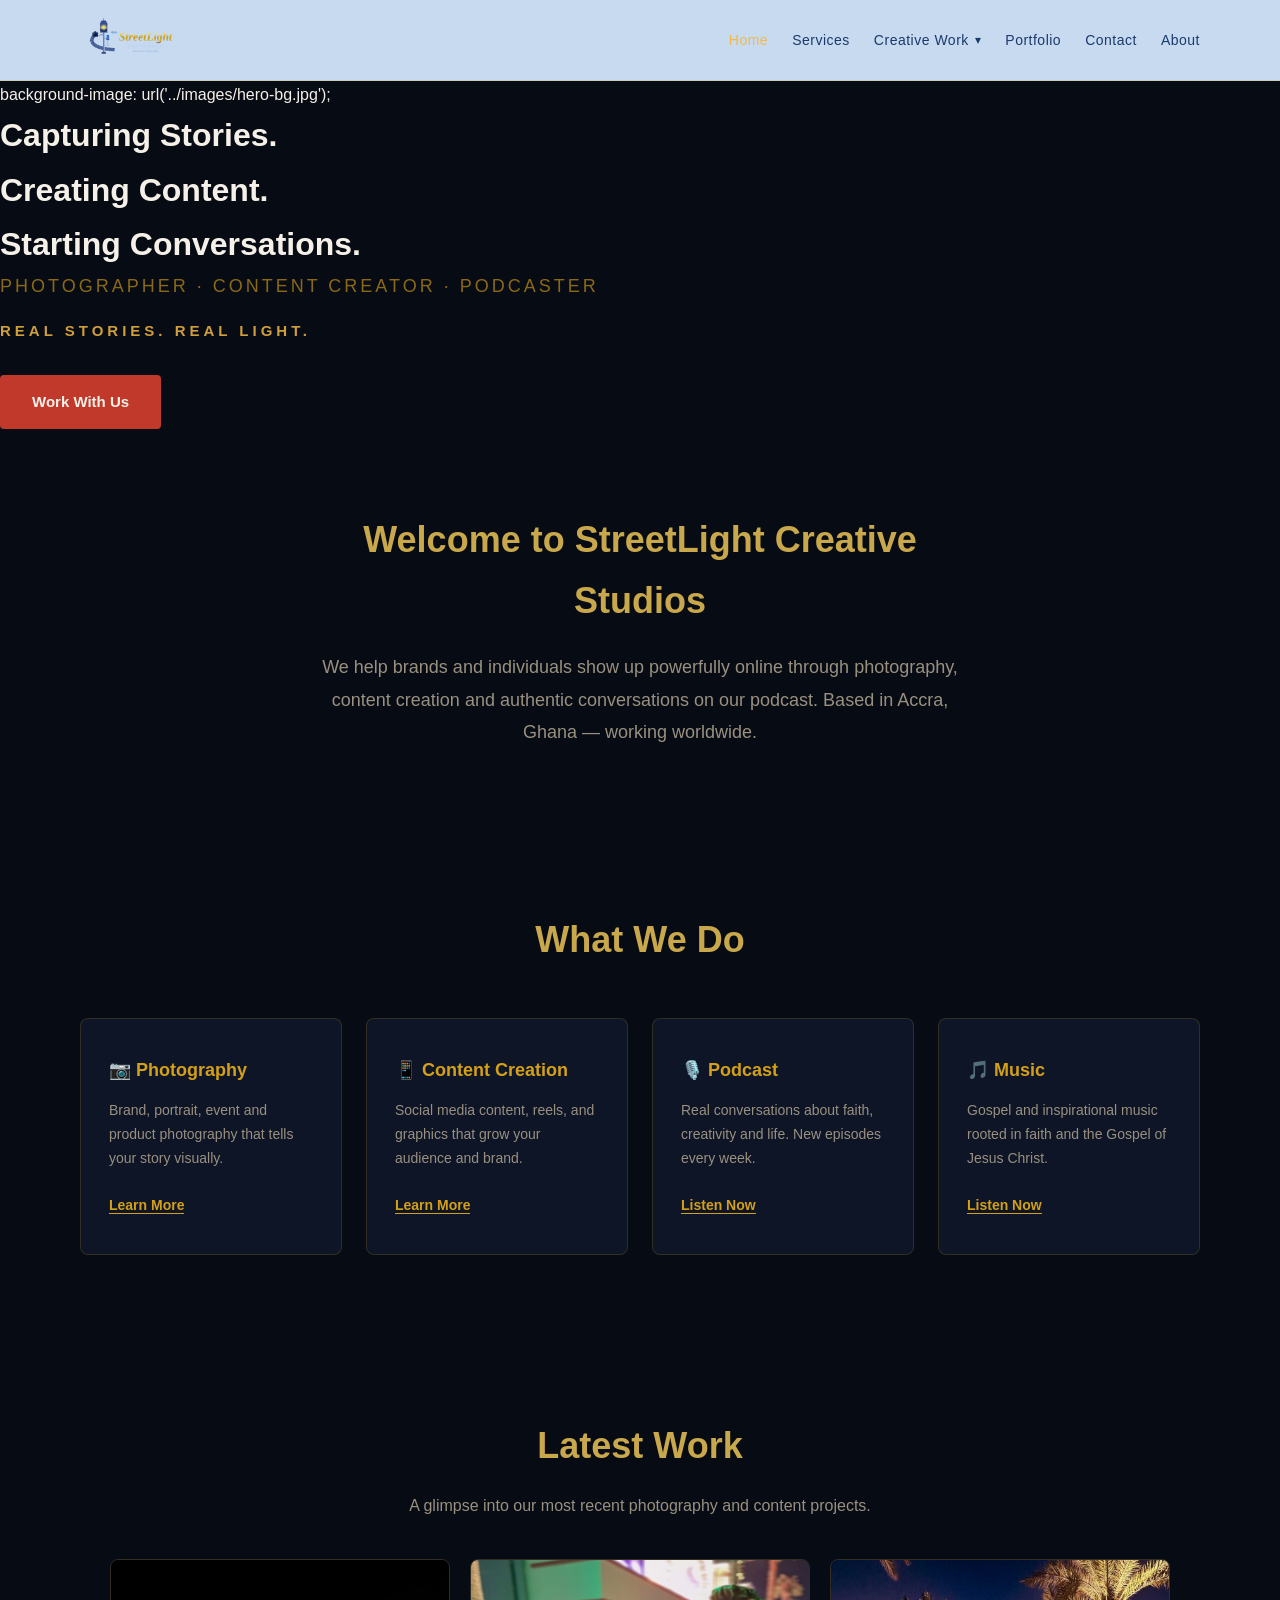
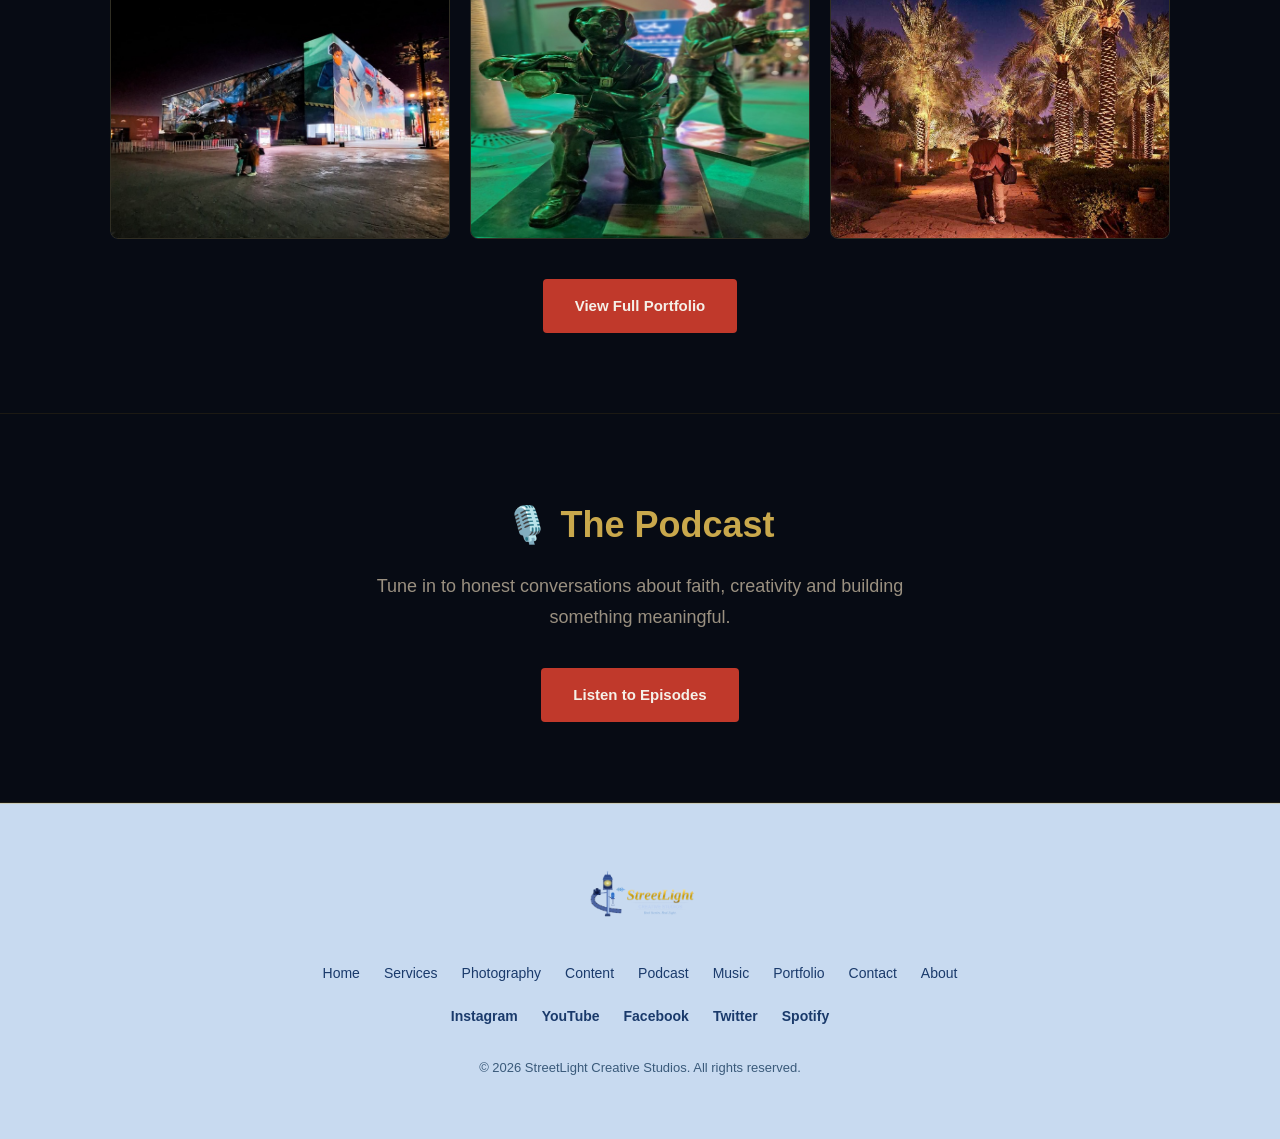
==== commit 9c437943: "Fix hero background image path in CSS" ====
--- a/index.html
+++ b/index.html
@@ -62,7 +62,7 @@
     </nav>
 
     <!-- HERO SECTION -->
-    <section class="hero" style="background-image: url('images/hero-bg.jpg'); background-size: cover; background-position: center;">
+    background-image: url('../images/hero-bg.jpg');
       <h1>Capturing Stories.<br>Creating Content.<br>Starting Conversations.</h1>
       <p class="hero-sub">Photographer · Content Creator · Podcaster</p>
       <p class="hero-tagline">Real Stories. Real Light.</p>
--- a/css/style.css
+++ b/css/style.css
@@ -250,7 +250,7 @@
   text-align: center;
   padding: 80px;
   background-color: #070b14;
-  background-image: url('images/hero-bg.jpg');
+  background-image: url('../images/hero-bg.jpg');
   background-size: cover;
   background-position: center center;
   background-repeat: no-repeat;
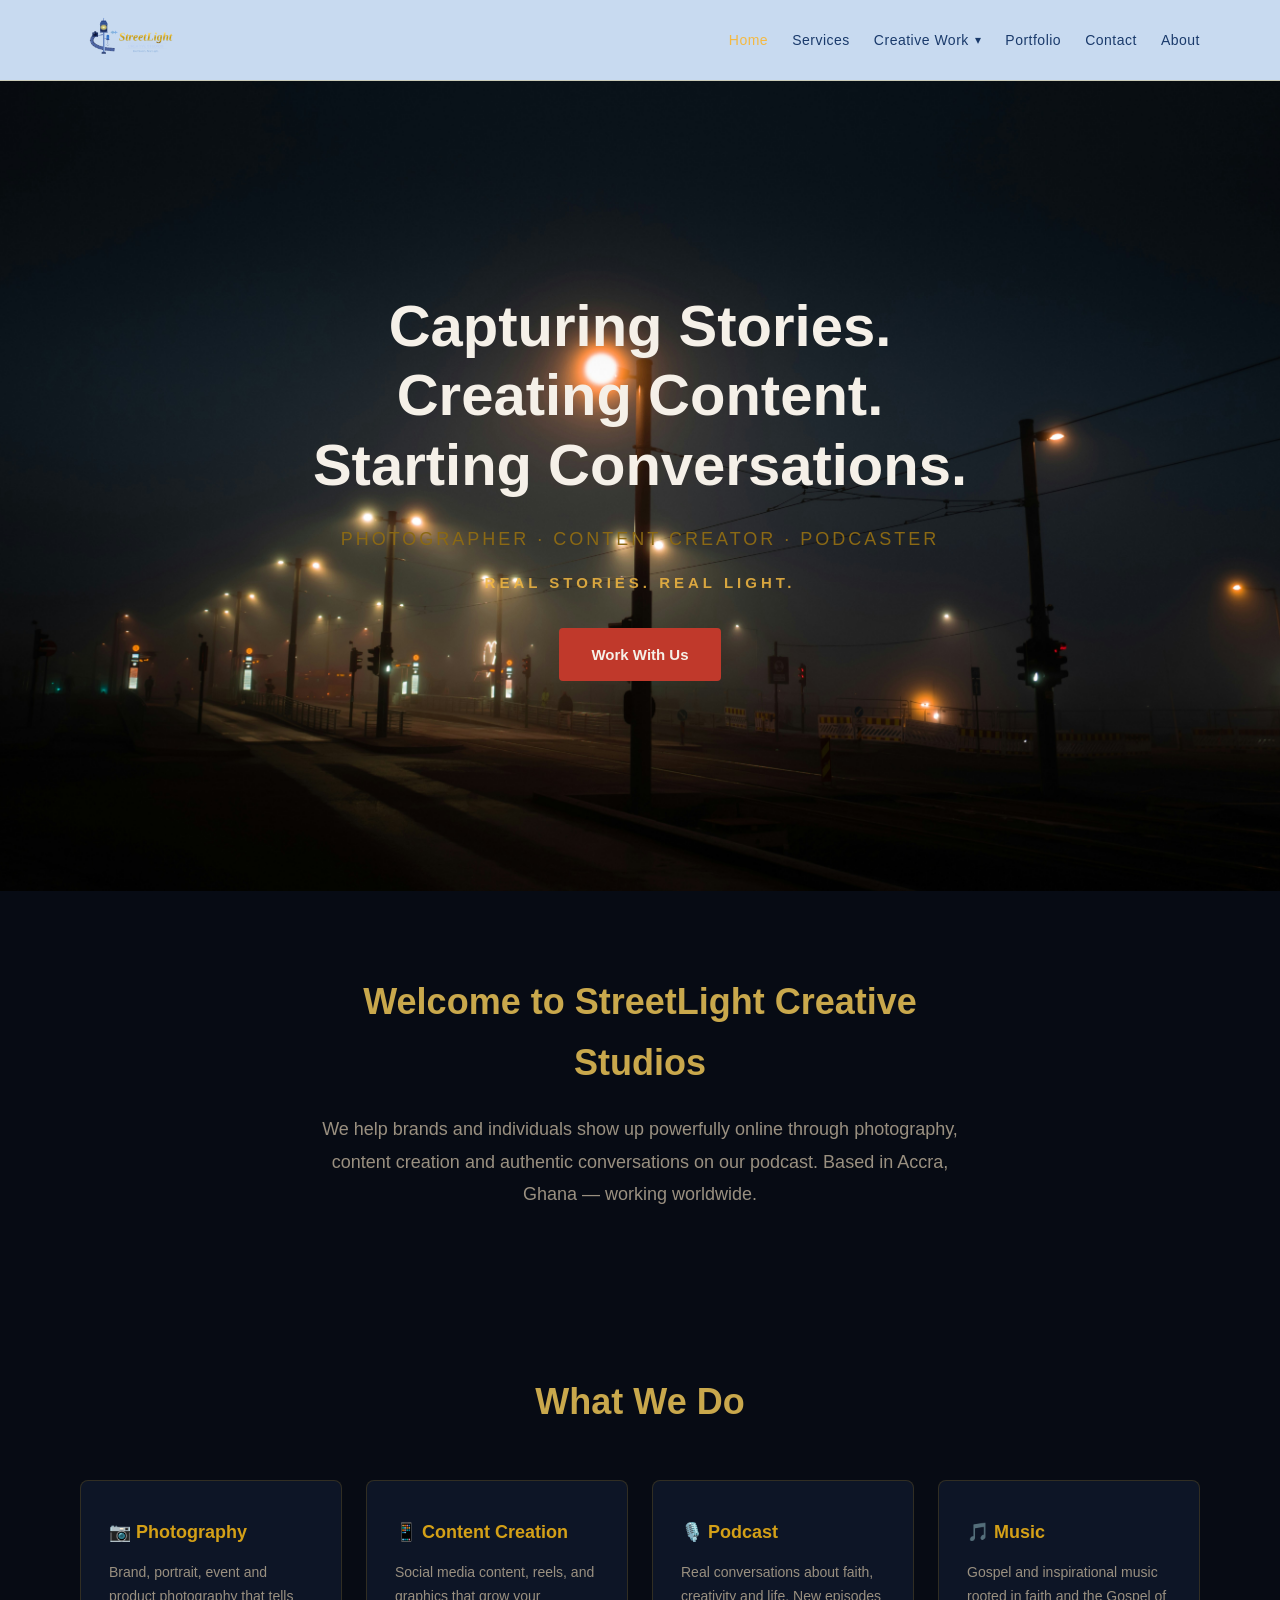
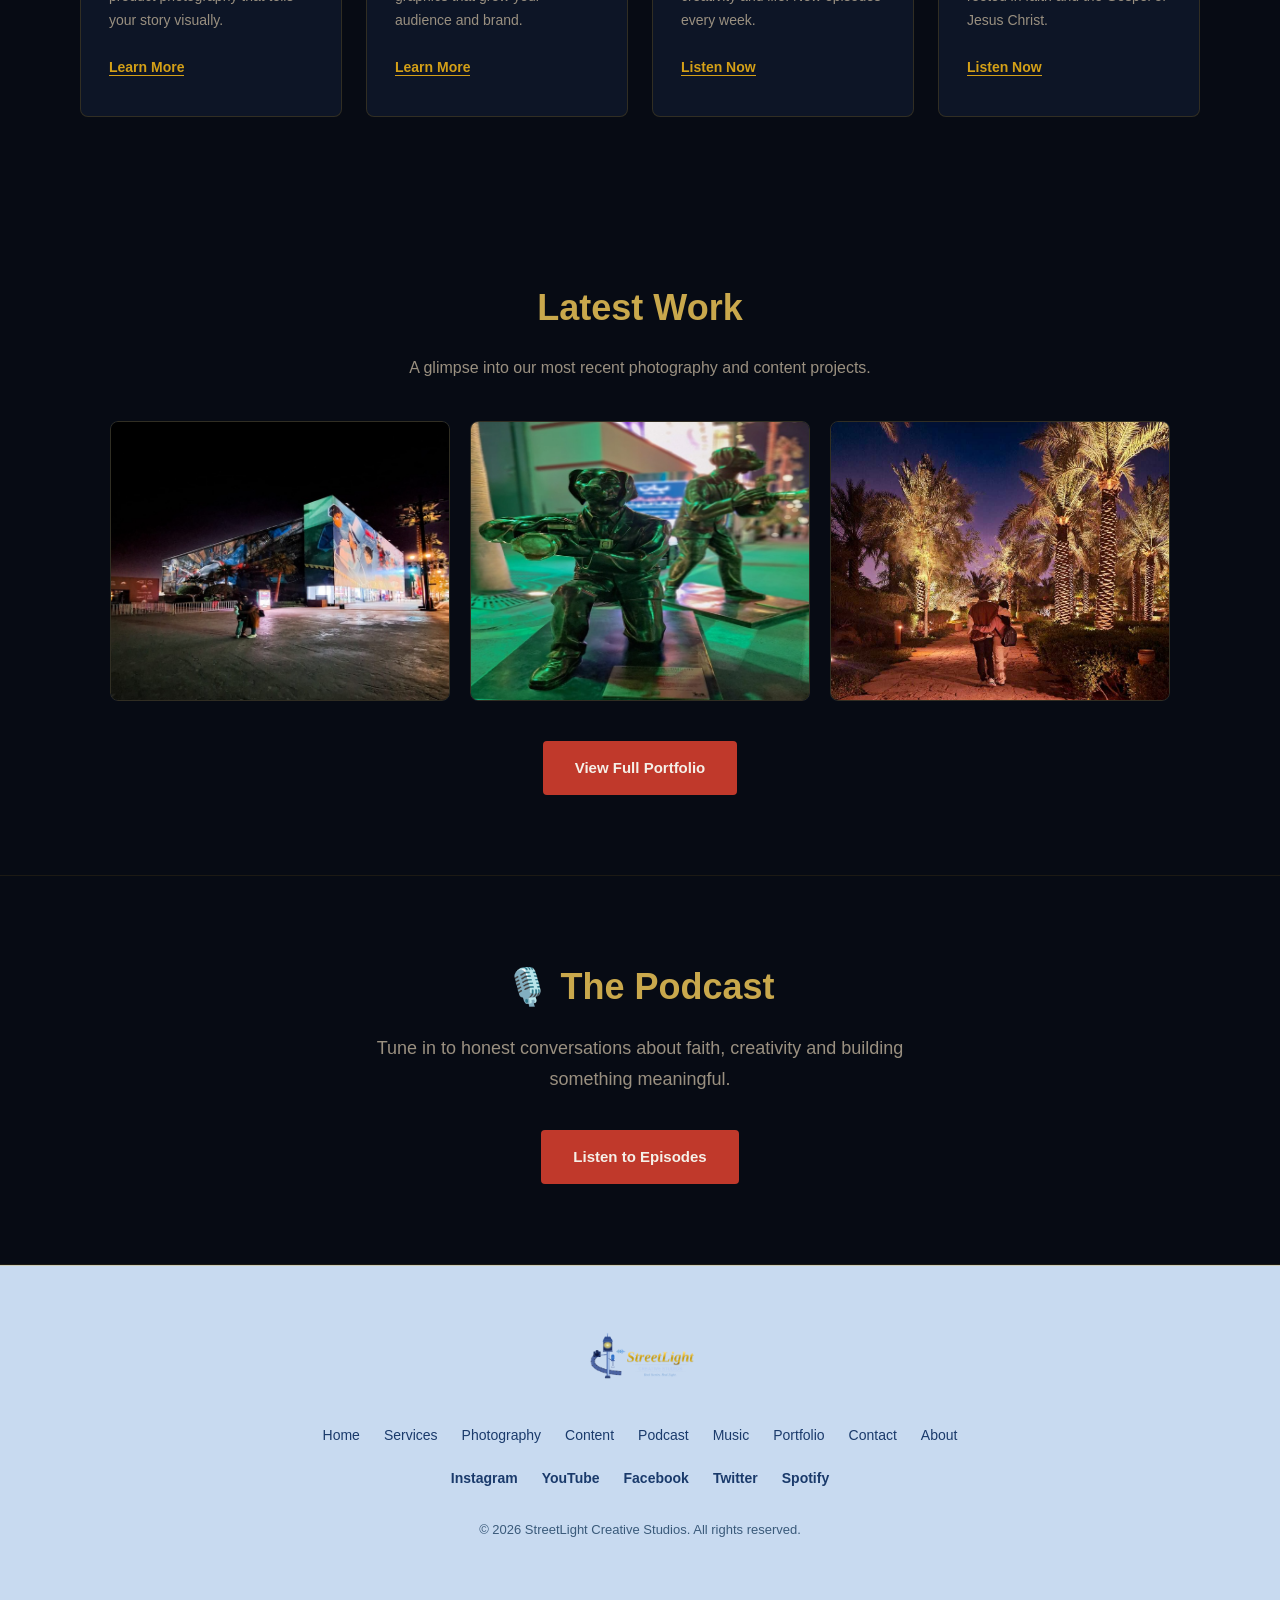
==== commit f46b080d: "Fix hero section and background image path" ====
--- a/index.html
+++ b/index.html
@@ -62,7 +62,7 @@
     </nav>
 
     <!-- HERO SECTION -->
-    background-image: url('../images/hero-bg.jpg');
+    <section class="hero">
       <h1>Capturing Stories.<br>Creating Content.<br>Starting Conversations.</h1>
       <p class="hero-sub">Photographer · Content Creator · Podcaster</p>
       <p class="hero-tagline">Real Stories. Real Light.</p>
